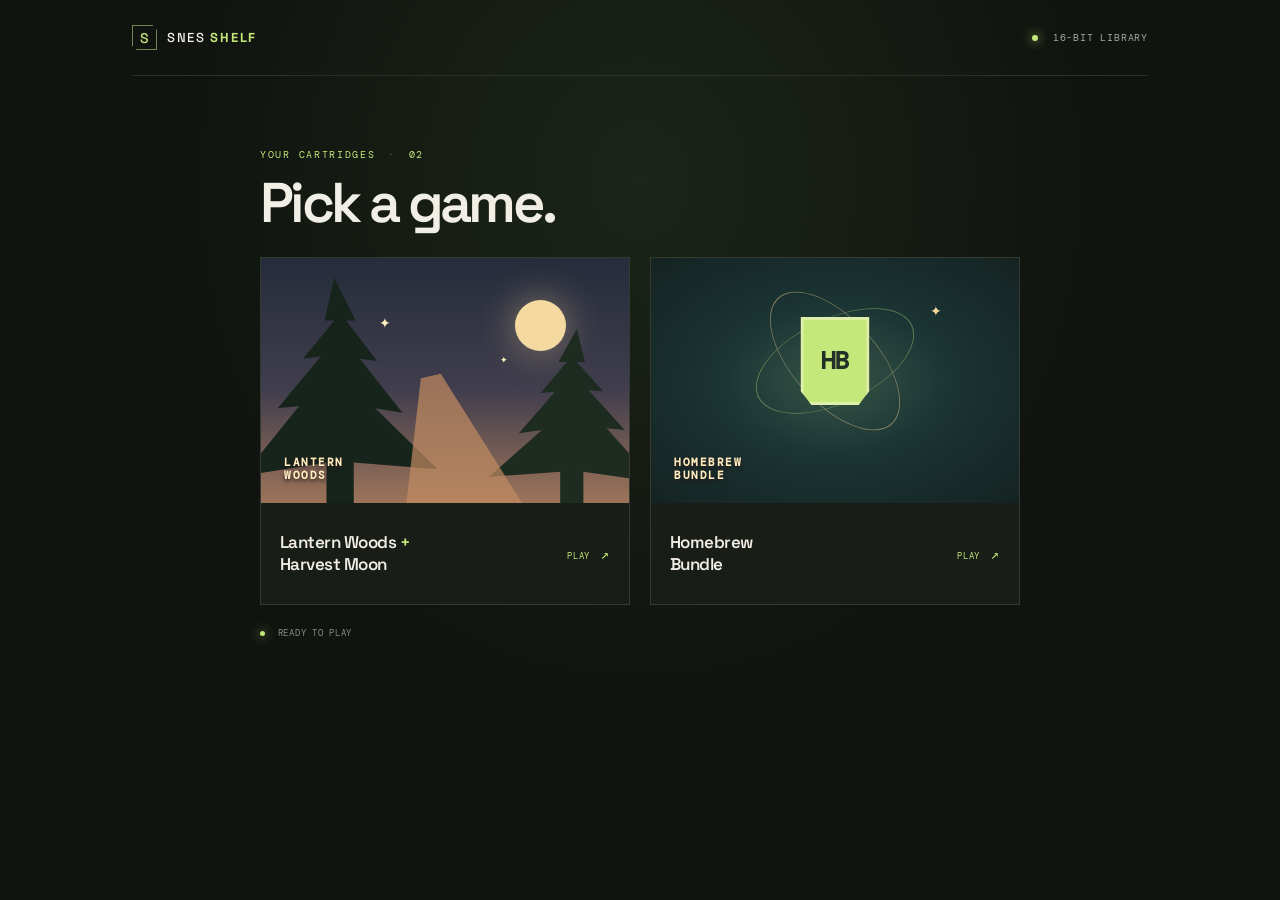
==== index.html @ bb890d3d "Add files via upload" ====
<!doctype html>
<html lang="en">
<head>
  <meta charset="utf-8">
  <meta name="viewport" content="width=device-width, initial-scale=1">
  <meta name="theme-color" content="#10130f">
  <title>SNES Shelf</title>
  <link rel="stylesheet" href="style.css">
  <script type="module" src="app.js"></script>
</head>
<body>
  <main class="app-shell">
    <header class="topbar">
      <a class="brand" href="#library" aria-label="SNES Shelf home"><span class="brand-mark">S</span><span>SNES <b>SHELF</b></span></a>
      <span class="system-label"><i></i> 16-BIT LIBRARY</span>
    </header>

    <section id="library" class="library-view">
      <div class="intro"><div class="eyebrow">YOUR CARTRIDGES <span>·</span> 02</div><h1>Pick a game.</h1></div>
      <div class="game-grid">
        <button class="game-card woods" data-rom="uploads/Lantern_Woods_plus_Harvest_Moon.sfc" data-title="Lantern Woods + Harvest Moon" aria-label="Play Lantern Woods plus Harvest Moon">
          <span class="card-art art-woods"><span class="moon"></span><span class="tree tree-a"></span><span class="tree tree-b"></span><span class="path"></span><span class="pixel-star star-a">✦</span><span class="pixel-star star-b">✦</span><span class="art-caption">LANTERN<br>WOODS</span></span>
          <span class="card-info"><span class="game-title">Lantern Woods <span class="plus">+</span><br>Harvest Moon</span><span class="launch">PLAY <span>↗</span></span></span>
        </button>
        <button class="game-card homebrew" data-rom="uploads/homebrew_bundle.sfc" data-title="Homebrew Bundle" aria-label="Play Homebrew Bundle">
          <span class="card-art art-homebrew"><span class="orbit orbit-one"></span><span class="orbit orbit-two"></span><span class="cart">HB</span><span class="art-caption">HOMEBREW<br>BUNDLE</span><span class="pixel-star hb-star">✦</span></span>
          <span class="card-info"><span class="game-title">Homebrew<br>Bundle</span><span class="launch">PLAY <span>↗</span></span></span>
        </button>
      </div>
      <div class="bottom-note"><span class="tiny-dot"></span> READY TO PLAY</div>
    </section>

    <section id="player" class="player-view" hidden>
      <div class="player-bar"><button id="back" class="back-button"><span>←</span> LIBRARY</button><span id="playing-title" class="playing-title"></span><button id="full" class="full-button" aria-label="Fullscreen">⛶</button></div>
      <div class="screen-frame"><div class="screen-glow"></div><div id="game-container"><div class="starting"><span class="loader"></span><span>WAKING THE CARTRIDGE…</span></div><iframe id="emulator" title="SNES game" allow="autoplay; fullscreen; gamepad"></iframe></div></div>
      <div class="player-foot"><span><kbd>CLICK</kbd> GAME TO FOCUS</span><span>SNES · EMULATORJS</span></div>
    </section>
  </main>
</body>
</html>
---- style.css ----
@import url('https://fonts.googleapis.com/css2?family=DM+Mono:wght@400;500&family=Space+Grotesk:wght@400;500;600;700&display=swap');
:root{color-scheme:dark;--bg:#10130f;--panel:#191d17;--ink:#f0eee5;--muted:#92968b;--lime:#c5e87a;--line:#2b3028;--mono:'DM Mono',monospace;--sans:'Space Grotesk',sans-serif}
*{box-sizing:border-box}body{margin:0;background:var(--bg);color:var(--ink);font-family:var(--sans);min-height:100vh;background-image:radial-gradient(ellipse at 50% 20%,#1c2519 0,transparent 52%)}button{font:inherit;color:inherit}.app-shell{max-width:1100px;min-height:100vh;margin:auto;padding:0 42px;display:flex;flex-direction:column}.topbar{height:76px;border-bottom:1px solid var(--line);display:flex;align-items:center;justify-content:space-between}.brand{display:flex;align-items:center;gap:10px;color:var(--ink);font-size:13px;font-weight:500;letter-spacing:.13em;text-decoration:none}.brand b{font-weight:700;color:var(--lime)}.brand-mark{width:25px;height:25px;border:1px solid #71874d;color:var(--lime);display:grid;place-items:center;font-size:14px;letter-spacing:0;clip-path:polygon(0 0,82% 0,100% 20%,100% 100%,18% 100%,0 82%)}.system-label,.bottom-note,.footer,.eyebrow,.launch,.player-foot,.back-button{font:10px var(--mono);letter-spacing:.08em}.system-label{color:#a5aa9f}.system-label i,.tiny-dot{display:inline-block;width:6px;height:6px;border-radius:50%;background:var(--lime);margin-right:8px;box-shadow:0 0 11px #b8e76d}.library-view{width:min(100%,760px);margin:0 auto;flex:1;padding:72px 0 46px}.intro{margin-bottom:26px}.eyebrow{color:var(--lime);font-size:10px;letter-spacing:.17em}.eyebrow span{color:#69705f;margin:0 5px}h1{font-size:clamp(36px,6vw,56px);letter-spacing:-.065em;line-height:1;margin:14px 0 0;font-weight:600}.game-grid{display:grid;grid-template-columns:repeat(2,minmax(0,1fr));gap:20px}.game-card{padding:0;text-align:left;background:var(--panel);border:1px solid #343a30;cursor:pointer;overflow:hidden;transition:transform .2s,border-color .2s,box-shadow .2s}.game-card:hover,.game-card:focus-visible{transform:translateY(-4px);border-color:#91ad5b;box-shadow:0 12px 40px #0005;outline:none}.card-art{height:245px;position:relative;display:block;overflow:hidden}.art-woods{background:linear-gradient(180deg,#252c3b 0%,#413e4d 54%,#9d7459 100%)}.moon{position:absolute;width:51px;height:51px;right:17%;top:17%;background:#f4d9a1;border-radius:50%;box-shadow:0 0 38px #f2d29d77}.tree{position:absolute;bottom:0;width:48%;height:85%;background:#17241c;clip-path:polygon(47% 0,58% 19%,53% 19%,69% 37%,60% 36%,82% 60%,68% 58%,100% 85%,57% 82%,57% 100%,43% 100%,43% 82%,0 88%,29% 57%,18% 58%,40% 35%,31% 36%,47% 19%,42% 19%)}.tree-a{left:-5%;height:92%;width:53%}.tree-b{right:-7%;height:71%;width:45%;transform:scaleX(-1);background:#1d2b20}.path{position:absolute;bottom:-42%;left:28%;height:95%;width:50%;transform:rotate(-13deg);background:#c28c62;clip-path:polygon(45% 0,56% 0,100% 100%,0 100%);opacity:.7}.art-caption{position:absolute;bottom:20px;left:23px;color:#ffebbd;font:700 11px/1.25 var(--mono);letter-spacing:.14em;text-shadow:0 2px 4px #271a18}.pixel-star{position:absolute;color:#fff0bd;font-size:14px}.star-a{left:32%;top:23%}.star-b{right:33%;top:39%;font-size:9px}.art-homebrew{background:radial-gradient(ellipse at center,#365547 0,#1b3434 44%,#142322 100%)}.orbit{position:absolute;width:170px;height:170px;border:1px solid #c5e87a66;border-radius:50%;left:50%;top:42%;transform:translate(-50%,-50%) rotate(-25deg) scaleY(.5)}.orbit-two{transform:translate(-50%,-50%) rotate(48deg) scaleY(.5);border-color:#ffda9b77}.cart{position:absolute;left:50%;top:42%;transform:translate(-50%,-50%);width:69px;height:88px;background:#c5e87a;color:#233027;display:grid;place-items:center;font:700 24px var(--mono);box-shadow:7px 8px 0 #14211e;border:3px solid #deefa9;clip-path:polygon(0 0,100% 0,100% 84%,84% 100%,16% 100%,0 84%)}.hb-star{right:21%;top:18%;color:#f6d79c}.card-info{min-height:101px;padding:18px 19px;display:flex;align-items:center;justify-content:space-between;background:#191d17}.game-title{font-size:17px;font-weight:600;line-height:1.25;letter-spacing:-.03em}.plus{color:var(--lime)}.launch{color:var(--lime);font-size:9px;white-space:nowrap}.launch span{font-size:14px;margin-left:5px}.bottom-note{margin-top:22px;color:#8a9084;font-size:9px}.tiny-dot{width:5px;height:5px;margin-right:7px}.footer{height:54px;border-top:1px solid var(--line);display:flex;justify-content:space-between;align-items:center;color:#73796e;font-size:9px}.footer b{color:#b4baab;font-weight:400}.player-view{width:min(100%,900px);margin:0 auto;padding:30px 0 26px;flex:1;display:flex;flex-direction:column}.player-bar{display:flex;align-items:center;justify-content:space-between;margin-bottom:14px}.back-button,.full-button{background:transparent;border:0;cursor:pointer;color:#b3b9aa}.back-button{padding:8px 0;font-size:10px}.back-button span{font-size:18px;vertical-align:-1px;margin-right:7px;color:var(--lime)}.playing-title{font-size:14px;font-weight:600;letter-spacing:-.02em}.full-button{font-size:24px;line-height:1;padding:4px 0 4px 12px}.screen-frame{position:relative;padding:12px;border:1px solid #394036;background:#080a08;box-shadow:0 20px 60px #0008}.screen-glow{position:absolute;inset:-1px;pointer-events:none;box-shadow:inset 0 0 45px #8aab4820;z-index:1}.screen-frame:before{content:"";display:block;position:absolute;inset:0;background:repeating-linear-gradient(0deg,#ffffff08 0,#ffffff08 1px,transparent 1px,transparent 4px);pointer-events:none;z-index:2;opacity:.14}#game-container{position:relative;aspect-ratio:4/3;max-height:calc(100vh - 220px);background:#050605;display:flex;align-items:center;justify-content:center;overflow:hidden}.starting{position:absolute;z-index:3;display:flex;align-items:center;gap:12px;color:#b0c679;font:10px var(--mono);letter-spacing:.1em;pointer-events:none}#emulator{position:absolute;inset:0;width:100%;height:100%;border:0;background:#050605}.loader{width:14px;height:14px;border:1px solid #697552;border-top-color:var(--lime);border-radius:50%;animation:spin .8s linear infinite}@keyframes spin{to{transform:rotate(360deg)}}.player-foot{display:flex;justify-content:space-between;color:#777e72;font-size:9px;padding:12px 2px 0}kbd{font:9px var(--mono);border:1px solid #41483a;color:#c5ceba;padding:2px 4px;margin-right:4px} [hidden]{display:none!important}
@media(max-width:620px){.app-shell{padding:0 20px}.topbar{height:62px}.library-view{padding:54px 0 35px}.game-grid{gap:12px}.card-art{height:clamp(150px,43vw,220px)}.card-info{padding:14px 12px;min-height:83px}.game-title{font-size:14px}.launch{font-size:8px}.art-caption{left:15px;bottom:14px;font-size:9px}.footer{font-size:8px}.footer span:last-child{display:none}.player-view{padding-top:18px}#game-container{aspect-ratio:4/3;max-height:none}.screen-frame{padding:6px}.player-foot{font-size:8px}}
@media(max-width:380px){.game-grid{grid-template-columns:1fr}.card-art{height:210px}.game-card{max-width:100%}.library-view{padding-top:38px}}
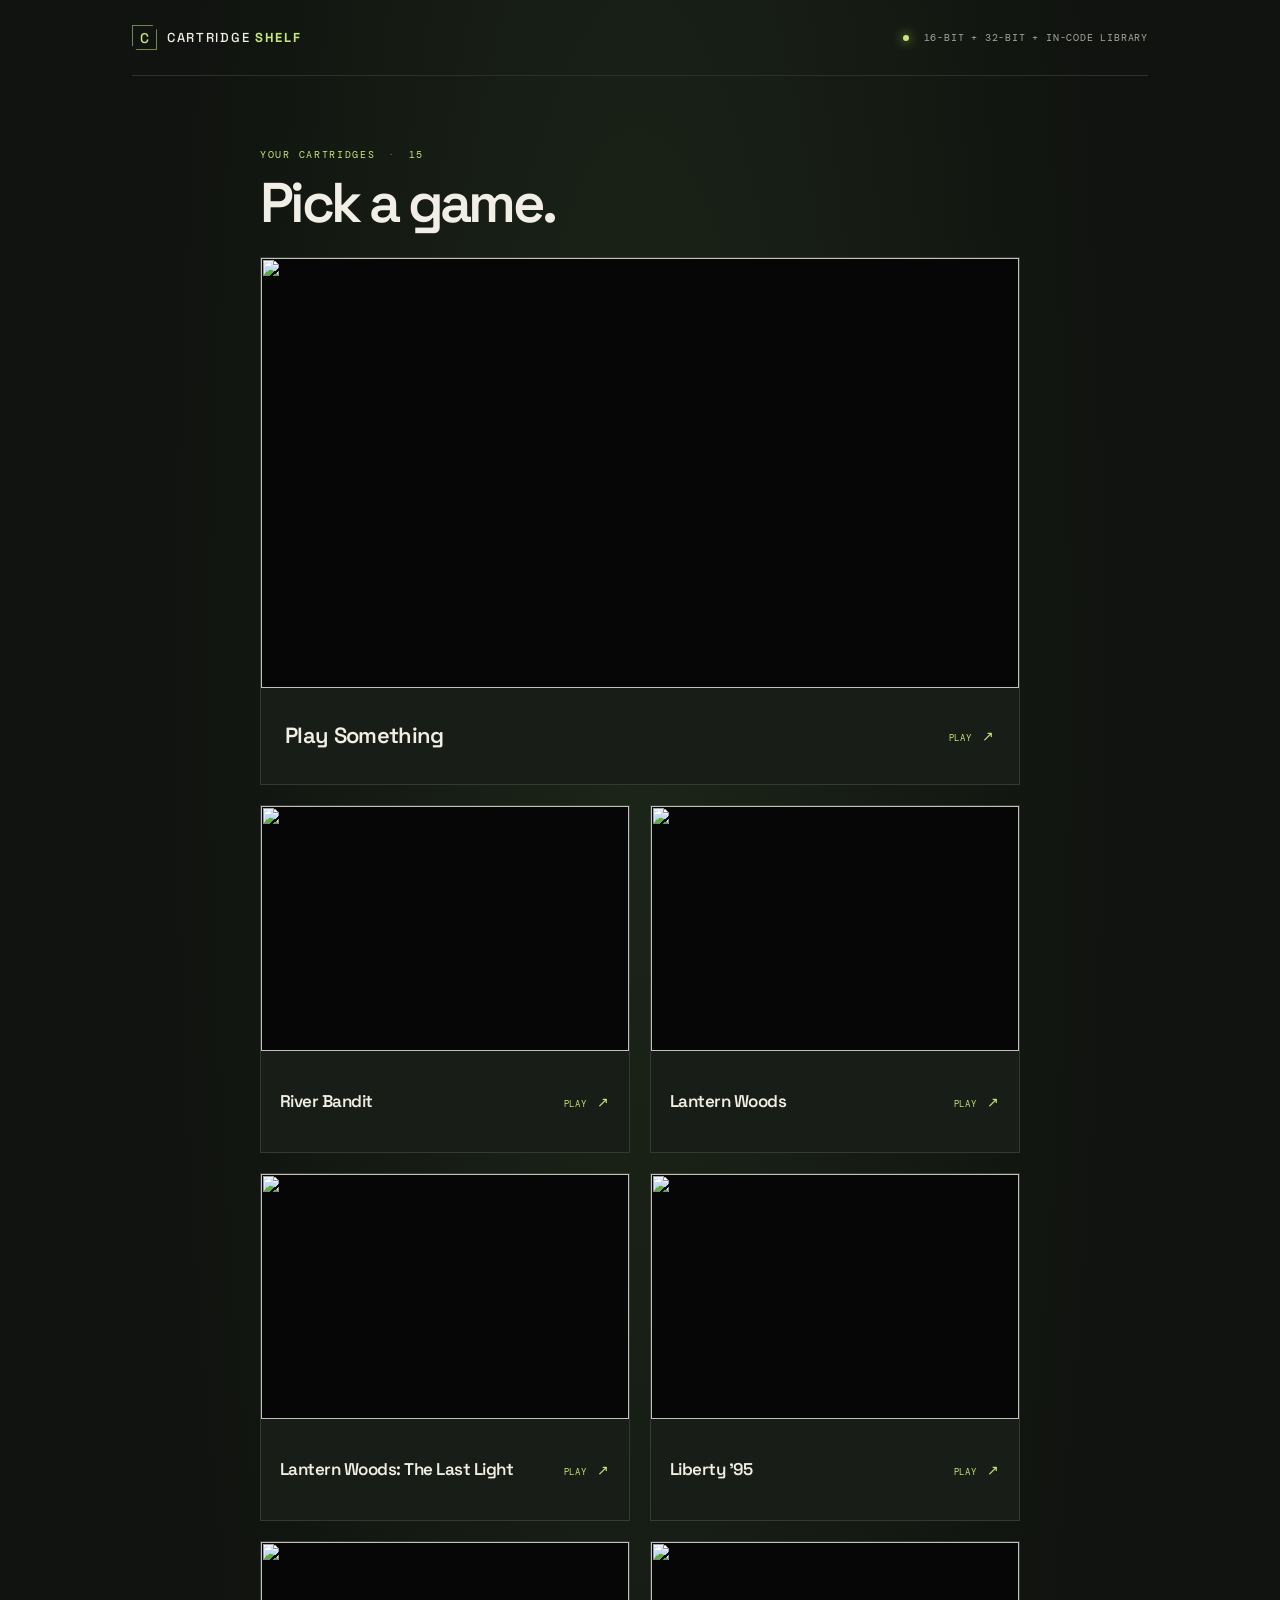
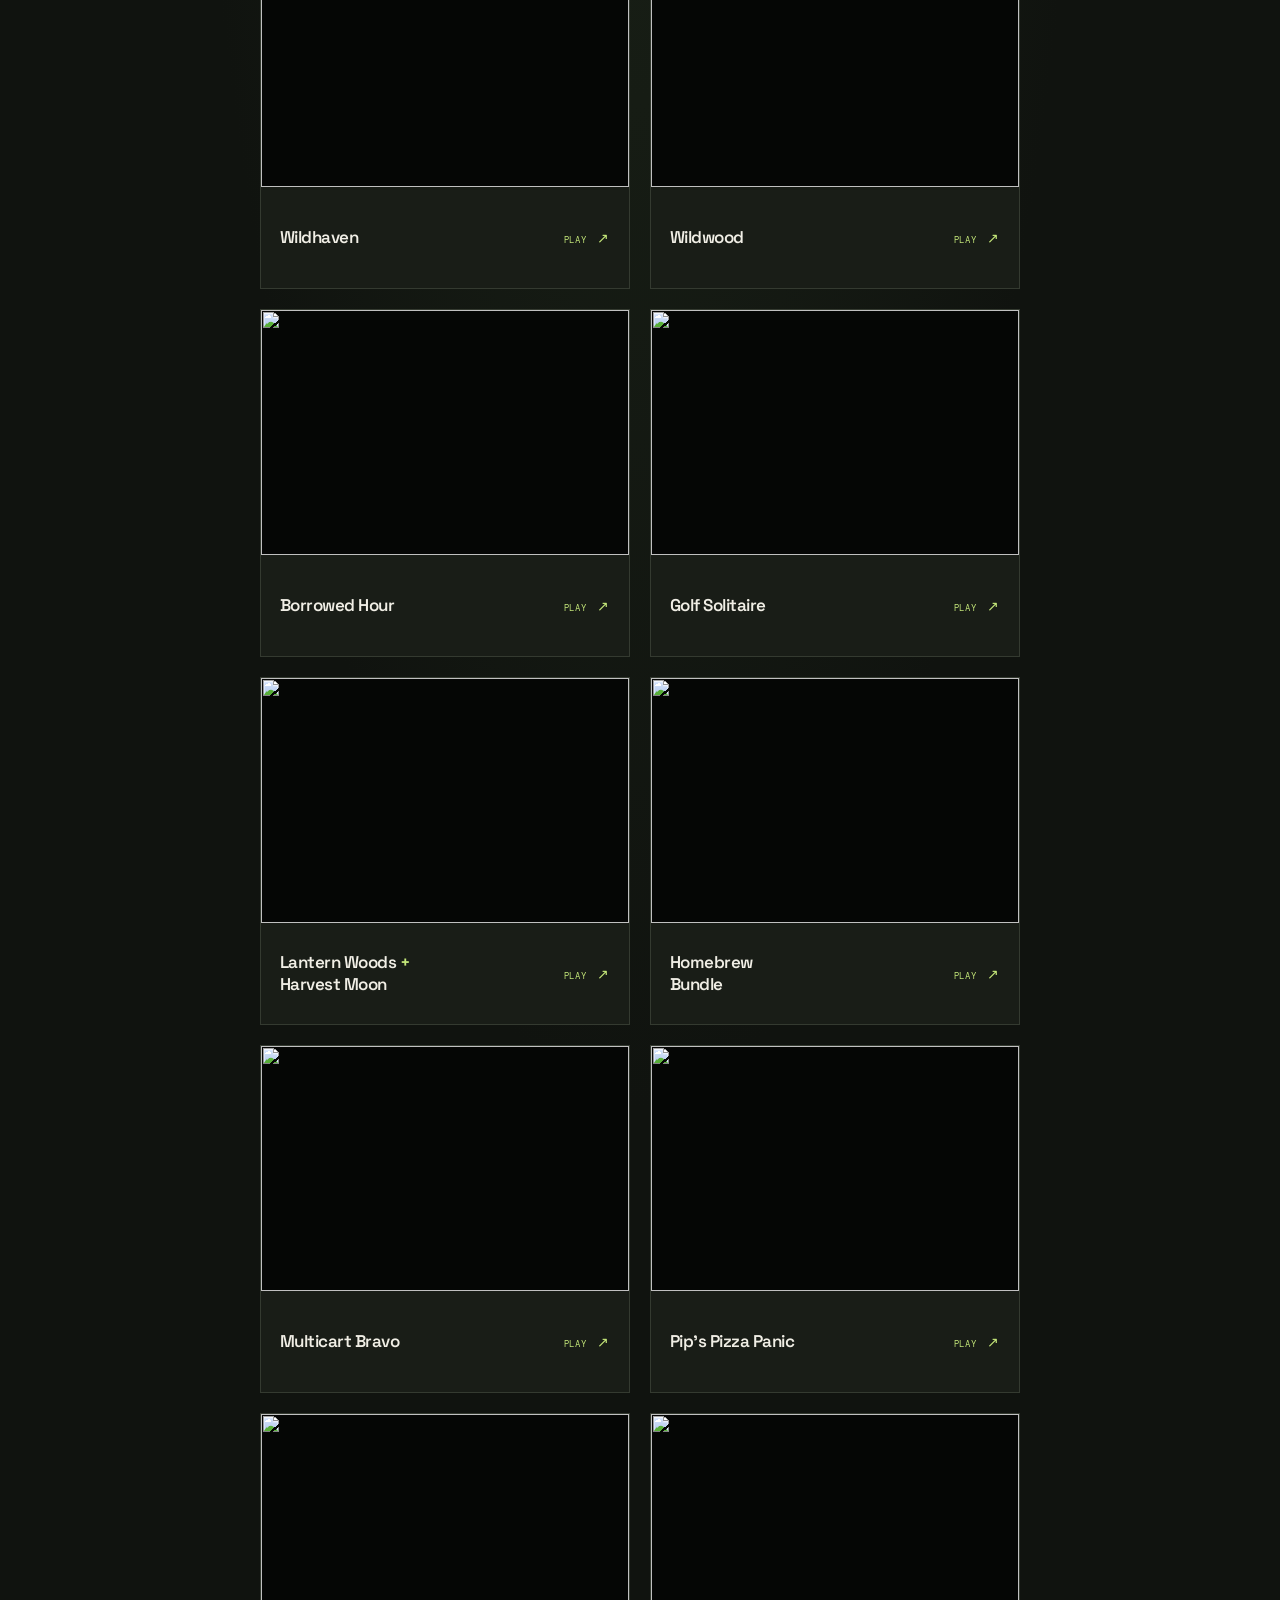
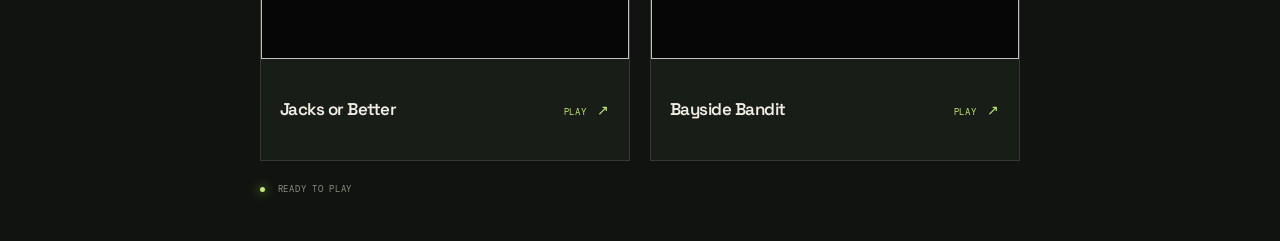
==== commit ed3e8101: "Add files via upload" ====
--- a/index.html
+++ b/index.html
@@ -2,29 +2,81 @@
 <html lang="en">
 <head>
   <meta charset="utf-8">
-  <meta name="viewport" content="width=device-width, initial-scale=1">
+  <meta name="viewport" content="width=device-width, initial-scale=1, viewport-fit=cover, maximum-scale=1, user-scalable=no">
   <meta name="theme-color" content="#10130f">
-  <title>SNES Shelf</title>
+  <title>Cartridge Shelf</title>
   <link rel="stylesheet" href="style.css">
   <script type="module" src="app.js"></script>
 </head>
 <body>
   <main class="app-shell">
     <header class="topbar">
-      <a class="brand" href="#library" aria-label="SNES Shelf home"><span class="brand-mark">S</span><span>SNES <b>SHELF</b></span></a>
-      <span class="system-label"><i></i> 16-BIT LIBRARY</span>
+      <a class="brand" href="#library" aria-label="Cartridge Shelf home"><span class="brand-mark">C</span><span>CARTRIDGE <b>SHELF</b></span></a>
+      <span class="system-label"><i></i> 16-BIT + 32-BIT + IN-CODE LIBRARY</span>
     </header>
 
     <section id="library" class="library-view">
-      <div class="intro"><div class="eyebrow">YOUR CARTRIDGES <span>·</span> 02</div><h1>Pick a game.</h1></div>
+      <div class="intro"><div class="eyebrow">YOUR CARTRIDGES <span>·</span> 15</div><h1>Pick a game.</h1></div>
       <div class="game-grid">
-        <button class="game-card woods" data-rom="uploads/Lantern_Woods_plus_Harvest_Moon.sfc" data-title="Lantern Woods + Harvest Moon" aria-label="Play Lantern Woods plus Harvest Moon">
-          <span class="card-art art-woods"><span class="moon"></span><span class="tree tree-a"></span><span class="tree tree-b"></span><span class="path"></span><span class="pixel-star star-a">✦</span><span class="pixel-star star-b">✦</span><span class="art-caption">LANTERN<br>WOODS</span></span>
+        <button class="game-card code-something featured" data-html="games/play-something/index.html" data-shot="shots/html_play-something.png" data-title="Play Something" aria-label="Play Play Something">
+          <span class="card-art snes-art"><img class="title-shot is-ready" src="shots/html_play-something.png" alt="" aria-hidden="true"><span class="snes-symbol">♣</span><span class="snes-shapes"></span><span class="code-tag">IN-CODE</span><span class="art-caption">PLAY<br>SOMETHING</span></span>
+          <span class="card-info"><span class="game-title">Play Something</span><span class="launch">PLAY <span>↗</span></span></span>
+        </button>
+        <button class="game-card code-river" data-html="games/river-bandit/index.html" data-shot="shots/html_river-bandit.png" data-title="River Bandit" aria-label="Play River Bandit">
+          <span class="card-art snes-art"><img class="title-shot is-ready" src="shots/html_river-bandit.png" alt="" aria-hidden="true"><span class="snes-symbol">R</span><span class="snes-shapes"></span><span class="code-tag">IN-CODE</span><span class="art-caption">RIVER<br>BANDIT</span></span>
+          <span class="card-info"><span class="game-title">River Bandit</span><span class="launch">PLAY <span>↗</span></span></span>
+        </button>
+        <button class="game-card code-lantern" data-html="games/lantern-woods/index.html" data-shot="shots/html_lantern-woods.png" data-title="Lantern Woods" aria-label="Play Lantern Woods">
+          <span class="card-art snes-art"><img class="title-shot is-ready" src="shots/html_lantern-woods.png" alt="" aria-hidden="true"><span class="snes-symbol">✦</span><span class="snes-shapes"></span><span class="code-tag">IN-CODE</span><span class="art-caption">LANTERN<br>WOODS</span></span>
+          <span class="card-info"><span class="game-title">Lantern Woods</span><span class="launch">PLAY <span>↗</span></span></span>
+        </button>
+        <button class="game-card code-lastlight" data-html="games/last-light/index.html" data-shot="shots/html_last-light.png" data-title="Lantern Woods: The Last Light" aria-label="Play Lantern Woods: The Last Light">
+          <span class="card-art snes-art"><img class="title-shot is-ready" src="shots/html_last-light.png" alt="" aria-hidden="true"><span class="snes-symbol">☾</span><span class="snes-shapes"></span><span class="code-tag">IN-CODE</span><span class="art-caption">THE LAST<br>LIGHT</span></span>
+          <span class="card-info"><span class="game-title">Lantern Woods: The Last Light</span><span class="launch">PLAY <span>↗</span></span></span>
+        </button>
+        <button class="game-card code-liberty" data-html="games/liberty-95/index.html" data-shot="shots/html_liberty-95.png" data-title="Liberty ’95" aria-label="Play Liberty ’95">
+          <span class="card-art snes-art"><img class="title-shot is-ready" src="shots/html_liberty-95.png" alt="" aria-hidden="true"><span class="snes-symbol">95</span><span class="snes-shapes"></span><span class="code-tag">IN-CODE</span><span class="art-caption">LIBERTY<br>’95</span></span>
+          <span class="card-info"><span class="game-title">Liberty ’95</span><span class="launch">PLAY <span>↗</span></span></span>
+        </button>
+        <button class="game-card gba-wildhaven" data-rom="uploads/Wildhaven_beta.gba" data-shot="shots/Wildhaven_beta.png" data-system="gba" data-title="Wildhaven" aria-label="Play Wildhaven">
+          <span class="card-art gba-art"><img src="shots/Wildhaven_beta.png" class="title-shot is-ready" alt="" aria-hidden="true"><span class="gba-sun"></span><span class="gba-hills"></span><span class="gba-emblem">W</span><span class="art-caption">WILDHAVEN</span></span>
+          <span class="card-info"><span class="game-title">Wildhaven</span><span class="launch">PLAY <span>↗</span></span></span>
+        </button>
+        <button class="game-card gba-wildwood" data-rom="uploads/Wildwood_beta.gba" data-shot="shots/Wildwood_beta.png" data-system="gba" data-title="Wildwood" aria-label="Play Wildwood">
+          <span class="card-art gba-art"><img src="shots/Wildwood_beta.png" class="title-shot is-ready" alt="" aria-hidden="true"><span class="gba-sun"></span><span class="gba-hills"></span><span class="gba-emblem">✦</span><span class="art-caption">WILDWOOD</span></span>
+          <span class="card-info"><span class="game-title">Wildwood</span><span class="launch">PLAY <span>↗</span></span></span>
+        </button>
+        <button class="game-card gba-hour" data-rom="uploads/GBA_BORROWED_HOUR.gba" data-shot="shots/GBA_BORROWED_HOUR.png" data-system="gba" data-title="Borrowed Hour" aria-label="Play Borrowed Hour">
+          <span class="card-art gba-art"><img src="shots/GBA_BORROWED_HOUR.png" class="title-shot is-ready" alt="" aria-hidden="true"><span class="gba-sun"></span><span class="gba-hills"></span><span class="gba-emblem">↻</span><span class="art-caption">BORROWED<br>HOUR</span></span>
+          <span class="card-info"><span class="game-title">Borrowed Hour</span><span class="launch">PLAY <span>↗</span></span></span>
+        </button>
+        <button class="game-card gba-golf" data-rom="uploads/GBA_golf_solitaire.gba" data-shot="shots/GBA_golf_solitaire.png" data-system="gba" data-title="Golf Solitaire" aria-label="Play Golf Solitaire">
+          <span class="card-art gba-art"><img src="shots/GBA_golf_solitaire.png" class="title-shot is-ready" alt="" aria-hidden="true"><span class="gba-sun"></span><span class="gba-hills"></span><span class="gba-emblem">♠</span><span class="art-caption">GOLF<br>SOLITAIRE</span></span>
+          <span class="card-info"><span class="game-title">Golf Solitaire</span><span class="launch">PLAY <span>↗</span></span></span>
+        </button>
+        <button class="game-card woods" data-rom="uploads/Lantern_Woods_plus_Harvest_Moon.sfc" data-shot="shots/Lantern_Woods_plus_Harvest_Moon.png" data-title="Lantern Woods + Harvest Moon" aria-label="Play Lantern Woods plus Harvest Moon">
+          <span class="card-art art-woods"><img src="shots/Lantern_Woods_plus_Harvest_Moon.png" class="title-shot is-ready" alt="" aria-hidden="true"><span class="moon"></span><span class="tree tree-a"></span><span class="tree tree-b"></span><span class="path"></span><span class="pixel-star star-a">✦</span><span class="pixel-star star-b">✦</span><span class="art-caption">LANTERN<br>WOODS</span></span>
           <span class="card-info"><span class="game-title">Lantern Woods <span class="plus">+</span><br>Harvest Moon</span><span class="launch">PLAY <span>↗</span></span></span>
         </button>
-        <button class="game-card homebrew" data-rom="uploads/homebrew_bundle.sfc" data-title="Homebrew Bundle" aria-label="Play Homebrew Bundle">
-          <span class="card-art art-homebrew"><span class="orbit orbit-one"></span><span class="orbit orbit-two"></span><span class="cart">HB</span><span class="art-caption">HOMEBREW<br>BUNDLE</span><span class="pixel-star hb-star">✦</span></span>
+        <button class="game-card homebrew" data-rom="uploads/homebrew_bundle.sfc" data-shot="shots/homebrew_bundle.png" data-title="Homebrew Bundle" aria-label="Play Homebrew Bundle">
+          <span class="card-art art-homebrew"><img src="shots/homebrew_bundle.png" class="title-shot is-ready" alt="" aria-hidden="true"><span class="orbit orbit-one"></span><span class="orbit orbit-two"></span><span class="cart">HB</span><span class="art-caption">HOMEBREW<br>BUNDLE</span><span class="pixel-star hb-star">✦</span></span>
           <span class="card-info"><span class="game-title">Homebrew<br>Bundle</span><span class="launch">PLAY <span>↗</span></span></span>
+        </button>
+        <button class="game-card snes-multicart" data-rom="uploads/SNES_multicart_bravo.sfc" data-shot="shots/SNES_multicart_bravo.png" data-title="Multicart Bravo" aria-label="Play Multicart Bravo">
+          <span class="card-art snes-art"><img src="shots/SNES_multicart_bravo.png" class="title-shot is-ready" alt="" aria-hidden="true"><span class="snes-symbol">∞</span><span class="snes-shapes"></span><span class="art-caption">MULTICART<br>BRAVO</span></span>
+          <span class="card-info"><span class="game-title">Multicart Bravo</span><span class="launch">PLAY <span>↗</span></span></span>
+        </button>
+        <button class="game-card snes-pizza" data-rom="uploads/SNES_Pip_s_Pizza_Panic.sfc" data-shot="shots/SNES_Pip_s_Pizza_Panic.png" data-title="Pip’s Pizza Panic" aria-label="Play Pip’s Pizza Panic">
+          <span class="card-art snes-art"><img src="shots/SNES_Pip_s_Pizza_Panic.png" class="title-shot is-ready" alt="" aria-hidden="true"><span class="snes-symbol">✹</span><span class="snes-shapes"></span><span class="art-caption">PIP’S PIZZA<br>PANIC</span></span>
+          <span class="card-info"><span class="game-title">Pip’s Pizza Panic</span><span class="launch">PLAY <span>↗</span></span></span>
+        </button>
+        <button class="game-card snes-jacks" data-rom="uploads/jacks_or_better.sfc" data-shot="shots/jacks_or_better.png" data-title="Jacks or Better" aria-label="Play Jacks or Better">
+          <span class="card-art snes-art"><img src="shots/jacks_or_better.png" class="title-shot is-ready" alt="" aria-hidden="true"><span class="snes-symbol">♠</span><span class="snes-shapes"></span><span class="art-caption">JACKS<br>OR BETTER</span></span>
+          <span class="card-info"><span class="game-title">Jacks or Better</span><span class="launch">PLAY <span>↗</span></span></span>
+        </button>
+        <button class="game-card snes-bandit" data-rom="uploads/BaysideBandit.sfc" data-shot="shots/BaysideBandit.png" data-title="Bayside Bandit" aria-label="Play Bayside Bandit">
+          <span class="card-art snes-art"><img src="shots/BaysideBandit.png" class="title-shot is-ready" alt="" aria-hidden="true"><span class="snes-symbol">B</span><span class="snes-shapes"></span><span class="art-caption">BAYSIDE<br>BANDIT</span></span>
+          <span class="card-info"><span class="game-title">Bayside Bandit</span><span class="launch">PLAY <span>↗</span></span></span>
         </button>
       </div>
       <div class="bottom-note"><span class="tiny-dot"></span> READY TO PLAY</div>
@@ -32,8 +84,27 @@
 
     <section id="player" class="player-view" hidden>
       <div class="player-bar"><button id="back" class="back-button"><span>←</span> LIBRARY</button><span id="playing-title" class="playing-title"></span><button id="full" class="full-button" aria-label="Fullscreen">⛶</button></div>
-      <div class="screen-frame"><div class="screen-glow"></div><div id="game-container"><div class="starting"><span class="loader"></span><span>WAKING THE CARTRIDGE…</span></div><iframe id="emulator" title="SNES game" allow="autoplay; fullscreen; gamepad"></iframe></div></div>
-      <div class="player-foot"><span><kbd>CLICK</kbd> GAME TO FOCUS</span><span>SNES · EMULATORJS</span></div>
+      <div class="screen-frame"><div class="screen-glow"></div><div id="game-container"><div class="starting"><span class="loader"></span><span>WAKING THE CARTRIDGE…</span></div><iframe id="emulator" title="Game emulator" allow="autoplay; fullscreen; gamepad"></iframe></div></div>
+      <section class="controller" aria-label="Game controller">
+        <div class="shoulders"><button class="shoulder" data-key="q" aria-label="L shoulder"><span>L</span></button><button class="shoulder" data-key="w" aria-label="R shoulder"><span>R</span></button></div>
+        <div class="controller-face">
+          <div class="dpad" aria-label="Directional pad">
+            <button class="dpad-key up" data-key="ArrowUp" aria-label="Up">▲</button>
+            <button class="dpad-key left" data-key="ArrowLeft" aria-label="Left">◀</button>
+            <button class="dpad-key right" data-key="ArrowRight" aria-label="Right">▶</button>
+            <button class="dpad-key down" data-key="ArrowDown" aria-label="Down">▼</button>
+            <span class="dpad-center"></span>
+          </div>
+          <div class="center-controls"><div class="system-buttons"><button data-key="Shift" aria-label="Select">SELECT</button><button data-key="Enter" aria-label="Start">START</button></div><span class="controller-wordmark">SUPER NINTENDO</span></div>
+          <div class="face-buttons" aria-label="Action buttons">
+            <button class="face-button button-x" data-key="s" aria-label="X">X</button>
+            <button class="face-button button-y" data-key="a" aria-label="Y">Y</button>
+            <button class="face-button button-a" data-key="x" aria-label="A">A</button>
+            <button class="face-button button-b" data-key="z" aria-label="B">B</button>
+          </div>
+        </div>
+      </section>
+      <div class="player-foot"><span><kbd>TOUCH</kbd> HOLD TO PLAY</span><span id="system-type">SNES · EMULATORJS</span></div>
     </section>
   </main>
 </body>
--- a/style.css
+++ b/style.css
@@ -1,5 +1,91 @@
 @import url('https://fonts.googleapis.com/css2?family=DM+Mono:wght@400;500&family=Space+Grotesk:wght@400;500;600;700&display=swap');
 :root{color-scheme:dark;--bg:#10130f;--panel:#191d17;--ink:#f0eee5;--muted:#92968b;--lime:#c5e87a;--line:#2b3028;--mono:'DM Mono',monospace;--sans:'Space Grotesk',sans-serif}
-*{box-sizing:border-box}body{margin:0;background:var(--bg);color:var(--ink);font-family:var(--sans);min-height:100vh;background-image:radial-gradient(ellipse at 50% 20%,#1c2519 0,transparent 52%)}button{font:inherit;color:inherit}.app-shell{max-width:1100px;min-height:100vh;margin:auto;padding:0 42px;display:flex;flex-direction:column}.topbar{height:76px;border-bottom:1px solid var(--line);display:flex;align-items:center;justify-content:space-between}.brand{display:flex;align-items:center;gap:10px;color:var(--ink);font-size:13px;font-weight:500;letter-spacing:.13em;text-decoration:none}.brand b{font-weight:700;color:var(--lime)}.brand-mark{width:25px;height:25px;border:1px solid #71874d;color:var(--lime);display:grid;place-items:center;font-size:14px;letter-spacing:0;clip-path:polygon(0 0,82% 0,100% 20%,100% 100%,18% 100%,0 82%)}.system-label,.bottom-note,.footer,.eyebrow,.launch,.player-foot,.back-button{font:10px var(--mono);letter-spacing:.08em}.system-label{color:#a5aa9f}.system-label i,.tiny-dot{display:inline-block;width:6px;height:6px;border-radius:50%;background:var(--lime);margin-right:8px;box-shadow:0 0 11px #b8e76d}.library-view{width:min(100%,760px);margin:0 auto;flex:1;padding:72px 0 46px}.intro{margin-bottom:26px}.eyebrow{color:var(--lime);font-size:10px;letter-spacing:.17em}.eyebrow span{color:#69705f;margin:0 5px}h1{font-size:clamp(36px,6vw,56px);letter-spacing:-.065em;line-height:1;margin:14px 0 0;font-weight:600}.game-grid{display:grid;grid-template-columns:repeat(2,minmax(0,1fr));gap:20px}.game-card{padding:0;text-align:left;background:var(--panel);border:1px solid #343a30;cursor:pointer;overflow:hidden;transition:transform .2s,border-color .2s,box-shadow .2s}.game-card:hover,.game-card:focus-visible{transform:translateY(-4px);border-color:#91ad5b;box-shadow:0 12px 40px #0005;outline:none}.card-art{height:245px;position:relative;display:block;overflow:hidden}.art-woods{background:linear-gradient(180deg,#252c3b 0%,#413e4d 54%,#9d7459 100%)}.moon{position:absolute;width:51px;height:51px;right:17%;top:17%;background:#f4d9a1;border-radius:50%;box-shadow:0 0 38px #f2d29d77}.tree{position:absolute;bottom:0;width:48%;height:85%;background:#17241c;clip-path:polygon(47% 0,58% 19%,53% 19%,69% 37%,60% 36%,82% 60%,68% 58%,100% 85%,57% 82%,57% 100%,43% 100%,43% 82%,0 88%,29% 57%,18% 58%,40% 35%,31% 36%,47% 19%,42% 19%)}.tree-a{left:-5%;height:92%;width:53%}.tree-b{right:-7%;height:71%;width:45%;transform:scaleX(-1);background:#1d2b20}.path{position:absolute;bottom:-42%;left:28%;height:95%;width:50%;transform:rotate(-13deg);background:#c28c62;clip-path:polygon(45% 0,56% 0,100% 100%,0 100%);opacity:.7}.art-caption{position:absolute;bottom:20px;left:23px;color:#ffebbd;font:700 11px/1.25 var(--mono);letter-spacing:.14em;text-shadow:0 2px 4px #271a18}.pixel-star{position:absolute;color:#fff0bd;font-size:14px}.star-a{left:32%;top:23%}.star-b{right:33%;top:39%;font-size:9px}.art-homebrew{background:radial-gradient(ellipse at center,#365547 0,#1b3434 44%,#142322 100%)}.orbit{position:absolute;width:170px;height:170px;border:1px solid #c5e87a66;border-radius:50%;left:50%;top:42%;transform:translate(-50%,-50%) rotate(-25deg) scaleY(.5)}.orbit-two{transform:translate(-50%,-50%) rotate(48deg) scaleY(.5);border-color:#ffda9b77}.cart{position:absolute;left:50%;top:42%;transform:translate(-50%,-50%);width:69px;height:88px;background:#c5e87a;color:#233027;display:grid;place-items:center;font:700 24px var(--mono);box-shadow:7px 8px 0 #14211e;border:3px solid #deefa9;clip-path:polygon(0 0,100% 0,100% 84%,84% 100%,16% 100%,0 84%)}.hb-star{right:21%;top:18%;color:#f6d79c}.card-info{min-height:101px;padding:18px 19px;display:flex;align-items:center;justify-content:space-between;background:#191d17}.game-title{font-size:17px;font-weight:600;line-height:1.25;letter-spacing:-.03em}.plus{color:var(--lime)}.launch{color:var(--lime);font-size:9px;white-space:nowrap}.launch span{font-size:14px;margin-left:5px}.bottom-note{margin-top:22px;color:#8a9084;font-size:9px}.tiny-dot{width:5px;height:5px;margin-right:7px}.footer{height:54px;border-top:1px solid var(--line);display:flex;justify-content:space-between;align-items:center;color:#73796e;font-size:9px}.footer b{color:#b4baab;font-weight:400}.player-view{width:min(100%,900px);margin:0 auto;padding:30px 0 26px;flex:1;display:flex;flex-direction:column}.player-bar{display:flex;align-items:center;justify-content:space-between;margin-bottom:14px}.back-button,.full-button{background:transparent;border:0;cursor:pointer;color:#b3b9aa}.back-button{padding:8px 0;font-size:10px}.back-button span{font-size:18px;vertical-align:-1px;margin-right:7px;color:var(--lime)}.playing-title{font-size:14px;font-weight:600;letter-spacing:-.02em}.full-button{font-size:24px;line-height:1;padding:4px 0 4px 12px}.screen-frame{position:relative;padding:12px;border:1px solid #394036;background:#080a08;box-shadow:0 20px 60px #0008}.screen-glow{position:absolute;inset:-1px;pointer-events:none;box-shadow:inset 0 0 45px #8aab4820;z-index:1}.screen-frame:before{content:"";display:block;position:absolute;inset:0;background:repeating-linear-gradient(0deg,#ffffff08 0,#ffffff08 1px,transparent 1px,transparent 4px);pointer-events:none;z-index:2;opacity:.14}#game-container{position:relative;aspect-ratio:4/3;max-height:calc(100vh - 220px);background:#050605;display:flex;align-items:center;justify-content:center;overflow:hidden}.starting{position:absolute;z-index:3;display:flex;align-items:center;gap:12px;color:#b0c679;font:10px var(--mono);letter-spacing:.1em;pointer-events:none}#emulator{position:absolute;inset:0;width:100%;height:100%;border:0;background:#050605}.loader{width:14px;height:14px;border:1px solid #697552;border-top-color:var(--lime);border-radius:50%;animation:spin .8s linear infinite}@keyframes spin{to{transform:rotate(360deg)}}.player-foot{display:flex;justify-content:space-between;color:#777e72;font-size:9px;padding:12px 2px 0}kbd{font:9px var(--mono);border:1px solid #41483a;color:#c5ceba;padding:2px 4px;margin-right:4px} [hidden]{display:none!important}
-@media(max-width:620px){.app-shell{padding:0 20px}.topbar{height:62px}.library-view{padding:54px 0 35px}.game-grid{gap:12px}.card-art{height:clamp(150px,43vw,220px)}.card-info{padding:14px 12px;min-height:83px}.game-title{font-size:14px}.launch{font-size:8px}.art-caption{left:15px;bottom:14px;font-size:9px}.footer{font-size:8px}.footer span:last-child{display:none}.player-view{padding-top:18px}#game-container{aspect-ratio:4/3;max-height:none}.screen-frame{padding:6px}.player-foot{font-size:8px}}
-@media(max-width:380px){.game-grid{grid-template-columns:1fr}.card-art{height:210px}.game-card{max-width:100%}.library-view{padding-top:38px}}
+*{box-sizing:border-box}body{margin:0;background:var(--bg);color:var(--ink);font-family:var(--sans);min-height:100vh;min-height:100svh;background-image:radial-gradient(ellipse at 50% 20%,#1c2519 0,transparent 52%)}button{font:inherit;color:inherit}.app-shell{max-width:1100px;min-height:100vh;margin:auto;padding:0 42px;display:flex;flex-direction:column}.topbar{height:76px;border-bottom:1px solid var(--line);display:flex;align-items:center;justify-content:space-between}.brand{display:flex;align-items:center;gap:10px;color:var(--ink);font-size:13px;font-weight:500;letter-spacing:.13em;text-decoration:none}.brand b{font-weight:700;color:var(--lime)}.brand-mark{width:25px;height:25px;border:1px solid #71874d;color:var(--lime);display:grid;place-items:center;font-size:14px;letter-spacing:0;clip-path:polygon(0 0,82% 0,100% 20%,100% 100%,18% 100%,0 82%)}.system-label,.bottom-note,.footer,.eyebrow,.launch,.player-foot,.back-button{font:10px var(--mono);letter-spacing:.08em}.system-label{color:#a5aa9f}.system-label i,.tiny-dot{display:inline-block;width:6px;height:6px;border-radius:50%;background:var(--lime);margin-right:8px;box-shadow:0 0 11px #b8e76d}.library-view{width:min(100%,760px);margin:0 auto;flex:1;padding:72px 0 46px}.intro{margin-bottom:26px}.eyebrow{color:var(--lime);font-size:10px;letter-spacing:.17em}.eyebrow span{color:#69705f;margin:0 5px}h1{font-size:clamp(36px,6vw,56px);letter-spacing:-.065em;line-height:1;margin:14px 0 0;font-weight:600}.game-grid{display:grid;grid-template-columns:repeat(2,minmax(0,1fr));gap:20px}.game-card{padding:0;text-align:left;background:var(--panel);border:1px solid #343a30;cursor:pointer;overflow:hidden;transition:transform .2s,border-color .2s,box-shadow .2s}.game-card:hover,.game-card:focus-visible{transform:translateY(-4px);border-color:#91ad5b;box-shadow:0 12px 40px #0005;outline:none}.card-art{height:245px;position:relative;display:block;overflow:hidden}.art-woods{background:linear-gradient(180deg,#252c3b 0%,#413e4d 54%,#9d7459 100%)}.moon{position:absolute;width:51px;height:51px;right:17%;top:17%;background:#f4d9a1;border-radius:50%;box-shadow:0 0 38px #f2d29d77}.tree{position:absolute;bottom:0;width:48%;height:85%;background:#17241c;clip-path:polygon(47% 0,58% 19%,53% 19%,69% 37%,60% 36%,82% 60%,68% 58%,100% 85%,57% 82%,57% 100%,43% 100%,43% 82%,0 88%,29% 57%,18% 58%,40% 35%,31% 36%,47% 19%,42% 19%)}.tree-a{left:-5%;height:92%;width:53%}.tree-b{right:-7%;height:71%;width:45%;transform:scaleX(-1);background:#1d2b20}.path{position:absolute;bottom:-42%;left:28%;height:95%;width:50%;transform:rotate(-13deg);background:#c28c62;clip-path:polygon(45% 0,56% 0,100% 100%,0 100%);opacity:.7}.art-caption{position:absolute;bottom:20px;left:23px;color:#ffebbd;font:700 11px/1.25 var(--mono);letter-spacing:.14em;text-shadow:0 2px 4px #271a18}.pixel-star{position:absolute;color:#fff0bd;font-size:14px}.star-a{left:32%;top:23%}.star-b{right:33%;top:39%;font-size:9px}.art-homebrew{background:radial-gradient(ellipse at center,#365547 0,#1b3434 44%,#142322 100%)}.orbit{position:absolute;width:170px;height:170px;border:1px solid #c5e87a66;border-radius:50%;left:50%;top:42%;transform:translate(-50%,-50%) rotate(-25deg) scaleY(.5)}.orbit-two{transform:translate(-50%,-50%) rotate(48deg) scaleY(.5);border-color:#ffda9b77}.cart{position:absolute;left:50%;top:42%;transform:translate(-50%,-50%);width:69px;height:88px;background:#c5e87a;color:#233027;display:grid;place-items:center;font:700 24px var(--mono);box-shadow:7px 8px 0 #14211e;border:3px solid #deefa9;clip-path:polygon(0 0,100% 0,100% 84%,84% 100%,16% 100%,0 84%)}.hb-star{right:21%;top:18%;color:#f6d79c}.card-info{min-height:101px;padding:18px 19px;display:flex;align-items:center;justify-content:space-between;background:#191d17}.game-title{font-size:17px;font-weight:600;line-height:1.25;letter-spacing:-.03em}.plus{color:var(--lime)}.launch{color:var(--lime);font-size:9px;white-space:nowrap}.launch span{font-size:14px;margin-left:5px}.bottom-note{margin-top:22px;color:#8a9084;font-size:9px}.tiny-dot{width:5px;height:5px;margin-right:7px}.footer{height:54px;border-top:1px solid var(--line);display:flex;justify-content:space-between;align-items:center;color:#73796e;font-size:9px}.footer b{color:#b4baab;font-weight:400}.player-view{width:min(100%,900px);margin:0 auto;padding:30px 0 26px;flex:1;display:flex;flex-direction:column}.player-bar{display:flex;align-items:center;justify-content:space-between;margin-bottom:14px}.back-button,.full-button{background:transparent;border:0;cursor:pointer;color:#b3b9aa}.back-button{padding:8px 0;font-size:10px}.back-button span{font-size:18px;vertical-align:-1px;margin-right:7px;color:var(--lime)}.playing-title{font-size:14px;font-weight:600;letter-spacing:-.02em}.full-button{font-size:24px;line-height:1;padding:4px 0 4px 12px}.screen-frame{position:relative;padding:12px;border:1px solid #394036;background:#080a08;box-shadow:0 20px 60px #0008}.screen-glow{position:absolute;inset:-1px;pointer-events:none;box-shadow:inset 0 0 45px #8aab4820;z-index:1}.screen-frame:before{content:"";display:block;position:absolute;inset:0;background:repeating-linear-gradient(0deg,#ffffff08 0,#ffffff08 1px,transparent 1px,transparent 4px);pointer-events:none;z-index:2;opacity:.14}#game-container{position:relative;aspect-ratio:4/3;max-height:calc(100vh - 220px);background:#050605;display:flex;align-items:center;justify-content:center;overflow:hidden}.starting{position:absolute;z-index:3;display:flex;align-items:center;gap:12px;color:#b0c679;font:10px var(--mono);letter-spacing:.1em;pointer-events:none}#emulator{position:absolute;inset:0;width:100%;height:100%;border:0;background:#050605}.loader{width:14px;height:14px;border:1px solid #697552;border-top-color:var(--lime);border-radius:50%;animation:spin .8s linear infinite}@keyframes spin{to{transform:rotate(360deg)}}.player-foot{display:flex;justify-content:space-between;color:#777e72;font-size:9px;padding:12px 2px 0}kbd{font:9px var(--mono);border:1px solid #41483a;color:#c5ceba;padding:2px 4px;margin-right:4px}[hidden]{display:none!important}
+/* Touch-first handheld layout */
+@media(max-width:620px){
+  body{overscroll-behavior-y:contain}.app-shell{padding:0 max(17px,env(safe-area-inset-left)) 0 max(17px,env(safe-area-inset-right))}.topbar{height:calc(56px + env(safe-area-inset-top));padding-top:env(safe-area-inset-top)}.library-view{padding:42px 0 35px}.game-grid{gap:12px}.card-art{height:clamp(150px,43vw,220px)}.card-info{padding:14px 12px;min-height:83px}.game-title{font-size:14px}.launch{font-size:8px}.art-caption{left:15px;bottom:14px;font-size:9px}.footer{font-size:8px}.footer span:last-child{display:none}.player-view{padding:12px 0 calc(16px + env(safe-area-inset-bottom));width:100%;justify-content:flex-start}.player-bar{margin-bottom:10px;min-height:32px}.playing-title{max-width:58%;overflow:hidden;text-overflow:ellipsis;white-space:nowrap;font-size:13px}#game-container{aspect-ratio:4/3;max-height:none}.screen-frame{padding:5px;border-radius:4px}.player-foot{font-size:8px;padding:10px 2px 0}.controller{position:relative;width:min(100%,510px);margin:31px auto 0;padding:30px 18px 19px;border-radius:30px 30px 42px 42px;background:linear-gradient(155deg,#d8d5ca 0%,#b9b7ad 52%,#a7a69e 100%);border:1px solid #e5e1d5;box-shadow:0 12px 25px #0008,inset 0 2px 4px #fff9,inset 0 -5px 10px #77766b55;touch-action:none;-webkit-user-select:none;user-select:none}.controller:before{content:"";position:absolute;inset:6px 12px auto;height:1px;background:#ffffff8c;border-radius:50%}.shoulders{position:absolute;left:19px;right:19px;top:-12px;display:flex;justify-content:space-between;pointer-events:none}.shoulder{pointer-events:auto;width:82px;height:25px;border:1px solid #8c8b83;border-radius:8px 8px 5px 5px;background:linear-gradient(#c7c4b9,#99988f);color:#626159;font:700 11px var(--mono);box-shadow:0 3px 2px #0005,inset 0 1px #fff;transform:rotate(-7deg);touch-action:none}.shoulder:last-child{transform:rotate(7deg)}.shoulder.pressed{transform:translateY(2px) rotate(-7deg);box-shadow:0 1px 1px #0005}.shoulder:last-child.pressed{transform:translateY(2px) rotate(7deg)}.controller-face{display:grid;grid-template-columns:1fr 1.12fr 1fr;align-items:center;gap:6px;min-height:116px}.dpad{position:relative;width:112px;height:112px;margin:auto;filter:drop-shadow(0 3px 2px #77776f55);touch-action:none}.dpad-key{position:absolute;z-index:1;width:35px;height:38px;padding:0;border:0;background:linear-gradient(135deg,#55565a,#34353a);color:#bdbdc0;text-shadow:0 1px 2px #000;font-size:17px;line-height:1;touch-action:none;-webkit-tap-highlight-color:transparent}.dpad-key.up{left:38px;top:0;border-radius:5px 5px 0 0}.dpad-key.down{left:38px;bottom:0;border-radius:0 0 5px 5px}.dpad-key.left{left:0;top:38px;border-radius:5px 0 0 5px}.dpad-key.right{right:0;top:38px;border-radius:0 5px 5px 0}.dpad-center{position:absolute;z-index:2;pointer-events:none;left:38px;top:38px;width:36px;height:36px;background:linear-gradient(140deg,#45464a,#333439)}.dpad-key.pressed{background:linear-gradient(135deg,#77787c,#515257);color:#fff}.center-controls{display:flex;flex-direction:column;align-items:center;justify-content:center;gap:15px}.system-buttons{display:flex;gap:12px;transform:rotate(-22deg)}.system-buttons button{width:48px;height:14px;padding:0;border:1px solid #77766f;border-radius:9px;background:linear-gradient(#88877e,#6d6c65);color:#e0dfd3;font:6px var(--mono);letter-spacing:.04em;box-shadow:0 2px 2px #0004,inset 0 1px #ffffff66;touch-action:none}.system-buttons button.pressed{transform:translateY(2px);box-shadow:0 0 1px #000}.controller-wordmark{font:700 7px var(--mono);color:#74736b;letter-spacing:.08em;white-space:nowrap}.face-buttons{position:relative;width:112px;height:112px;margin:auto;transform:rotate(-22deg);border-radius:50%;background:#aaa89f66;box-shadow:inset 0 1px 3px #7775;touch-action:none}.face-button{position:absolute;width:42px;height:42px;border:1px solid #862449;border-radius:50%;background:linear-gradient(145deg,#ed5d81,#b82153 75%);color:#ffe4eb;font:700 15px var(--sans);text-shadow:0 1px #8b1741;box-shadow:0 4px 0 #861d43,0 5px 6px #5556,inset 0 2px 3px #ffffff70;touch-action:none;-webkit-tap-highlight-color:transparent}.face-button.pressed{transform:translateY(3px);box-shadow:0 1px 0 #861d43,0 2px 3px #5556,inset 0 2px 3px #ffffff70}.button-x{left:35px;top:0}.button-y{left:0;top:35px}.button-a{right:0;top:35px}.button-b{left:35px;bottom:0}.player-foot{justify-content:center;gap:18px}.player-foot span:last-child{opacity:.7}
+}
+@media(max-width:380px){.game-grid{grid-template-columns:1fr}.card-art{height:210px}.game-card{max-width:100%}.library-view{padding-top:38px}.controller{padding:29px 10px 17px}.controller-face{grid-template-columns:1fr 1fr 1fr;gap:0}.dpad,.face-buttons{transform:scale(.88)}.face-buttons{transform:scale(.88) rotate(-22deg)}.system-buttons{gap:7px}.system-buttons button{width:42px}}
+@media(min-width:621px){.controller{position:relative;width:min(100%,620px);margin:32px auto 0;padding:34px 30px 22px;border:1px solid #d4d0c2;border-radius:35px 35px 52px 52px;background:linear-gradient(150deg,#d8d5ca,#aaa99f);box-shadow:0 16px 36px #0008,inset 0 2px 4px #fff9,inset 0 -6px 12px #77766b66;color:#4d4d47}.controller:before{content:"";position:absolute;inset:7px 16px auto;height:1px;background:#fff9}.shoulders{position:absolute;left:28px;right:28px;top:-12px;display:flex;justify-content:space-between}.shoulder{width:90px;height:26px;border:1px solid #8c8b83;border-radius:8px;background:linear-gradient(#c7c4b9,#99988f);color:#626159;font:700 11px var(--mono);box-shadow:0 3px 2px #0005,inset 0 1px #fff;touch-action:none}.controller-face{display:grid;grid-template-columns:1fr 1.2fr 1fr;align-items:center;min-height:132px;gap:10px}.dpad,.face-buttons{position:relative;width:122px;height:122px;margin:auto;touch-action:none}.dpad-key{position:absolute;width:38px;height:41px;padding:0;border:0;background:linear-gradient(135deg,#55565a,#34353a);color:#bdbdc0;font-size:18px;text-shadow:0 1px 2px #000;touch-action:none}.dpad-key.up{left:42px;top:0;border-radius:5px 5px 0 0}.dpad-key.down{left:42px;bottom:0;border-radius:0 0 5px 5px}.dpad-key.left{left:0;top:41px;border-radius:5px 0 0 5px}.dpad-key.right{right:0;top:41px;border-radius:0 5px 5px 0}.dpad-center{position:absolute;left:42px;top:41px;width:38px;height:40px;background:#393a3e;pointer-events:none}.center-controls{display:flex;flex-direction:column;align-items:center;gap:17px}.system-buttons{display:flex;gap:14px;transform:rotate(-22deg)}.system-buttons button{width:58px;height:16px;border:1px solid #77766f;border-radius:9px;background:linear-gradient(#88877e,#6d6c65);color:#e0dfd3;font:6px var(--mono);box-shadow:0 2px 2px #0004;touch-action:none}.controller-wordmark{font:700 8px var(--mono);color:#74736b;letter-spacing:.08em}.face-buttons{border-radius:50%;background:#aaa89f66;box-shadow:inset 0 1px 3px #7775;transform:rotate(-22deg)}.face-button{position:absolute;width:46px;height:46px;border:1px solid #862449;border-radius:50%;background:linear-gradient(145deg,#ed5d81,#b82153 75%);color:#ffe4eb;font-weight:700;font-size:16px;text-shadow:0 1px #8b1741;box-shadow:0 4px 0 #861d43,0 5px 6px #5556,inset 0 2px 3px #ffffff70;touch-action:none}.button-x{left:38px;top:0}.button-y{left:0;top:38px}.button-a{right:0;top:38px}.button-b{left:38px;bottom:0}.pressed{filter:brightness(1.22)}}
+
+/* GBA cartridges */
+.gba-art{isolation:isolate;background:linear-gradient(180deg,#405b63 0%,#769b8a 55%,#d0b77d 100%)}
+.gba-art:before{content:"";position:absolute;inset:0;opacity:.34;background-image:radial-gradient(#fff 1px,transparent 1.5px);background-size:23px 23px;mask-image:linear-gradient(180deg,#000,transparent 75%)}
+.gba-sun{position:absolute;z-index:-1;width:72px;height:72px;right:18%;top:16%;border-radius:50%;background:#f5daa0;box-shadow:0 0 44px #ffe5a566}
+.gba-hills{position:absolute;z-index:-1;left:-10%;right:-10%;bottom:-34%;height:78%;background:#263c36;clip-path:polygon(0 35%,17% 14%,31% 39%,51% 3%,72% 38%,86% 17%,100% 37%,100% 100%,0 100%)}
+.gba-hills:after{content:"";position:absolute;inset:22% 0 0;background:#172b28;clip-path:polygon(0 32%,24% 0,43% 29%,67% 2%,100% 34%,100% 100%,0 100%)}
+.gba-emblem{position:absolute;right:23%;top:21%;width:66px;height:66px;display:grid;place-items:center;border:1px solid #fff5d377;border-radius:50%;color:#fff0cc;font:600 30px var(--sans);text-shadow:0 2px 9px #3d342f;transform:rotate(-8deg)}
+.gba-art .art-caption{z-index:1;bottom:21px;color:#fff0ca;font-size:10px;letter-spacing:.18em}
+.gba-wildhaven .gba-art{background:linear-gradient(180deg,#6a6578 0%,#a19aab 48%,#d6ad83 100%)}
+.gba-wildhaven .gba-hills{background:#4c5756}.gba-wildhaven .gba-hills:after{background:#2f4140}
+.gba-wildwood .gba-art{background:linear-gradient(180deg,#344d49 0%,#739079 52%,#d2ad77 100%)}
+.gba-wildwood .gba-hills{background:#294b3a}.gba-wildwood .gba-hills:after{background:#1d382d}
+.gba-hour .gba-art{background:linear-gradient(180deg,#413b51 0%,#9a6661 55%,#e2a75f 100%)}
+.gba-hour .gba-sun{background:#f3c26f;box-shadow:0 0 55px #ffb86088}.gba-hour .gba-emblem{border-radius:50%;font-size:39px}
+.gba-hour .gba-hills{background:#594044}.gba-hour .gba-hills:after{background:#382d39}
+.gba-golf .gba-art{background:linear-gradient(180deg,#86b8c2 0%,#cee0bd 47%,#69a36b 48%,#38744e 100%)}
+.gba-golf .gba-sun{width:47px;height:47px;background:#fff0bf}.gba-golf .gba-emblem{color:#fff6e4;border-color:#ffffff77;font-size:33px}
+.gba-golf .gba-hills{background:#548c58;clip-path:ellipse(78% 68% at 57% 100%)}.gba-golf .gba-hills:after{background:#34704d;clip-path:ellipse(70% 68% at 8% 100%)}
+.player-view.gba .button-x,.player-view.gba .button-y{display:none}
+.player-view.gba .button-a{right:0;top:38px;left:auto}
+.player-view.gba .button-b{left:0;top:38px;bottom:auto}
+@media(min-width:621px){.player-view.gba .button-a{right:0;top:38px}.player-view.gba .button-b{left:0;top:38px;bottom:auto}}
+@media(max-width:620px){.player-view.gba .button-a{right:0;top:35px;left:auto}.player-view.gba .button-b{left:0;top:35px;bottom:auto}}
+
+/* Newly added SNES cartridges */
+.snes-art{isolation:isolate;background:linear-gradient(150deg,#3e5d6c,#21283e 62%,#151c28)}
+.snes-art:before{content:"";position:absolute;inset:0;z-index:-1;opacity:.45;background-image:radial-gradient(#fff9 1px,transparent 1.5px);background-size:27px 27px}
+.snes-symbol{position:absolute;z-index:1;top:18%;right:22%;width:84px;height:84px;border:1px solid #fff7;border-radius:50%;display:grid;place-items:center;color:#fff2d5;font:500 50px var(--sans);text-shadow:0 3px 18px #fff8;box-shadow:0 0 45px #d6d5ff22}
+.snes-shapes{position:absolute;z-index:-1;left:-8%;right:-8%;bottom:-30%;height:75%;background:#263748;clip-path:polygon(0 38%,20% 15%,36% 40%,53% 4%,70% 34%,88% 12%,100% 40%,100% 100%,0 100%)}
+.snes-shapes:after{content:"";position:absolute;inset:29% 0 0;background:#17242d;clip-path:polygon(0 20%,27% 0,44% 31%,68% 8%,100% 35%,100% 100%,0 100%)}
+.snes-art .art-caption{z-index:1;color:#fff0d0;letter-spacing:.16em}
+.snes-multicart .snes-art{background:linear-gradient(145deg,#593c77,#273d69 60%,#162d43)}
+.snes-multicart .snes-symbol{color:#d5ffad;border-color:#d5ffad88;text-shadow:0 0 19px #cbff9b}
+.snes-multicart .snes-shapes{background:#385a69}.snes-multicart .snes-shapes:after{background:#203747}
+.snes-pizza .snes-art{background:linear-gradient(150deg,#e9904a,#ba4e3c 55%,#5c3544)}
+.snes-pizza .snes-symbol{background:#ffd477;color:#a74333;border:5px solid #fff0b3;font-size:46px;box-shadow:0 8px 30px #531e3155}
+.snes-pizza .snes-shapes{background:#a94b3b}.snes-pizza .snes-shapes:after{background:#673543}
+.snes-jacks .snes-art{background:linear-gradient(145deg,#1d6655,#174438 56%,#142e30)}
+.snes-jacks .snes-symbol{color:#fff4e0;border:0;border-radius:10px;background:#f1e5ce;box-shadow:12px 10px 0 #c6d8ca;transform:rotate(10deg);color:#ad3440}
+.snes-jacks .snes-shapes{background:#247353}.snes-jacks .snes-shapes:after{background:#184a40}
+.snes-bandit .snes-art{background:linear-gradient(180deg,#243857,#566c83 52%,#b47959)}
+.snes-bandit .snes-symbol{color:#ffd489;border-color:#ffd48999;text-shadow:0 0 25px #ffb46b}
+.snes-bandit .snes-shapes{background:#3b4850;clip-path:polygon(0 25%,12% 25%,12% 3%,23% 3%,23% 30%,37% 30%,37% 0,49% 0,49% 25%,67% 25%,67% 7%,79% 7%,79% 28%,100% 28%,100% 100%,0 100%)}
+.snes-bandit .snes-shapes:after{background:#27313a}
+
+.title-shot{position:absolute;inset:0;width:100%;height:100%;object-fit:cover;opacity:0;transition:opacity .35s;image-rendering:pixelated;z-index:4}
+.title-shot.is-ready{opacity:1}
+
+/* In-code (HTML) games */
+.code-tag{position:absolute;z-index:2;top:12px;left:14px;padding:4px 7px;border:1px solid #fff6;background:#0007;color:#fff4d8;font:500 8px var(--mono);letter-spacing:.18em}
+.code-liberty .snes-art{background:linear-gradient(180deg,#1c3a45,#2f6b6a 48%,#d58d52)}
+.code-liberty .snes-symbol{color:#ffe3a8;border-color:#ffe3a899;font-size:40px;text-shadow:0 0 24px #ffb86b}
+.code-liberty .snes-shapes{background:#17262c;clip-path:polygon(0 38%,8% 38%,8% 20%,19% 20%,19% 44%,31% 44%,31% 8%,44% 8%,44% 36%,58% 36%,58% 24%,72% 24%,72% 46%,86% 46%,86% 16%,100% 16%,100% 100%,0 100%)}.code-liberty .snes-shapes:after{background:#0e181c}
+.code-lantern .snes-art{background:linear-gradient(180deg,#14201d,#2d4a3b 55%,#6f8a4e)}
+.code-lantern .snes-symbol{color:#ffd77a;border-color:#ffd77a99;text-shadow:0 0 28px #ffc24a}
+.code-lantern .snes-shapes{background:#142a22}.code-lantern .snes-shapes:after{background:#0c1c16}
+.code-lastlight .snes-art{background:linear-gradient(180deg,#0b0f1d,#2a2f55 55%,#6a5a7c)}
+.code-lastlight .snes-symbol{color:#fff0b8;border-color:#fff0b899;text-shadow:0 0 30px #ffe58a}
+.code-lastlight .snes-shapes{background:#161a30}.code-lastlight .snes-shapes:after{background:#0b0e1c}
+.code-river .snes-art{background:linear-gradient(180deg,#2d5a68,#4c8a85 52%,#9a7f55)}
+.code-river .snes-symbol{color:#f0e9d6;border-color:#f0e9d699;text-shadow:0 0 24px #cfe9e0}
+.code-river .snes-shapes{background:#2b4f57;clip-path:polygon(0 55%,15% 48%,32% 56%,50% 47%,68% 57%,85% 49%,100% 55%,100% 100%,0 100%)}.code-river .snes-shapes:after{background:#1d363d}
+.code-something .snes-art{background:linear-gradient(145deg,#2c1f4a,#5b2d63 55%,#a24a5a)}
+.code-something .snes-symbol{color:#fff;border-color:#fff8;font-size:54px}
+.code-something .snes-shapes{background:#3b2557}.code-something .snes-shapes:after{background:#26173b}
+.player-view.code{width:min(100%,1200px)}
+.player-view.code #game-container{aspect-ratio:auto;height:calc(100vh - 190px);height:calc(100svh - 190px);min-height:420px;max-height:none}
+.player-view.code .controller{display:none}
+@media(max-width:620px){.player-view.code #game-container{height:calc(100svh - 150px);min-height:360px}}
+
+/* Title screens captured from the actual ROMs */
+.title-shot{object-fit:contain;background:#050605}
+
+/* Featured card + section order */
+.game-card.featured{grid-column:1/-1}
+.game-card.featured .card-art{height:clamp(260px,46vw,430px)}
+.game-card.featured .game-title{font-size:22px}
+.game-card.featured .card-info{min-height:96px;padding:20px 24px}
+.game-card.featured .code-tag{font-size:10px;padding:5px 9px}
+.game-card.featured .snes-symbol{display:none}
+@media(max-width:620px){.game-card.featured .card-art{height:clamp(200px,60vw,300px)}.game-card.featured .game-title{font-size:17px}.game-card.featured .card-info{min-height:80px;padding:14px 14px}}
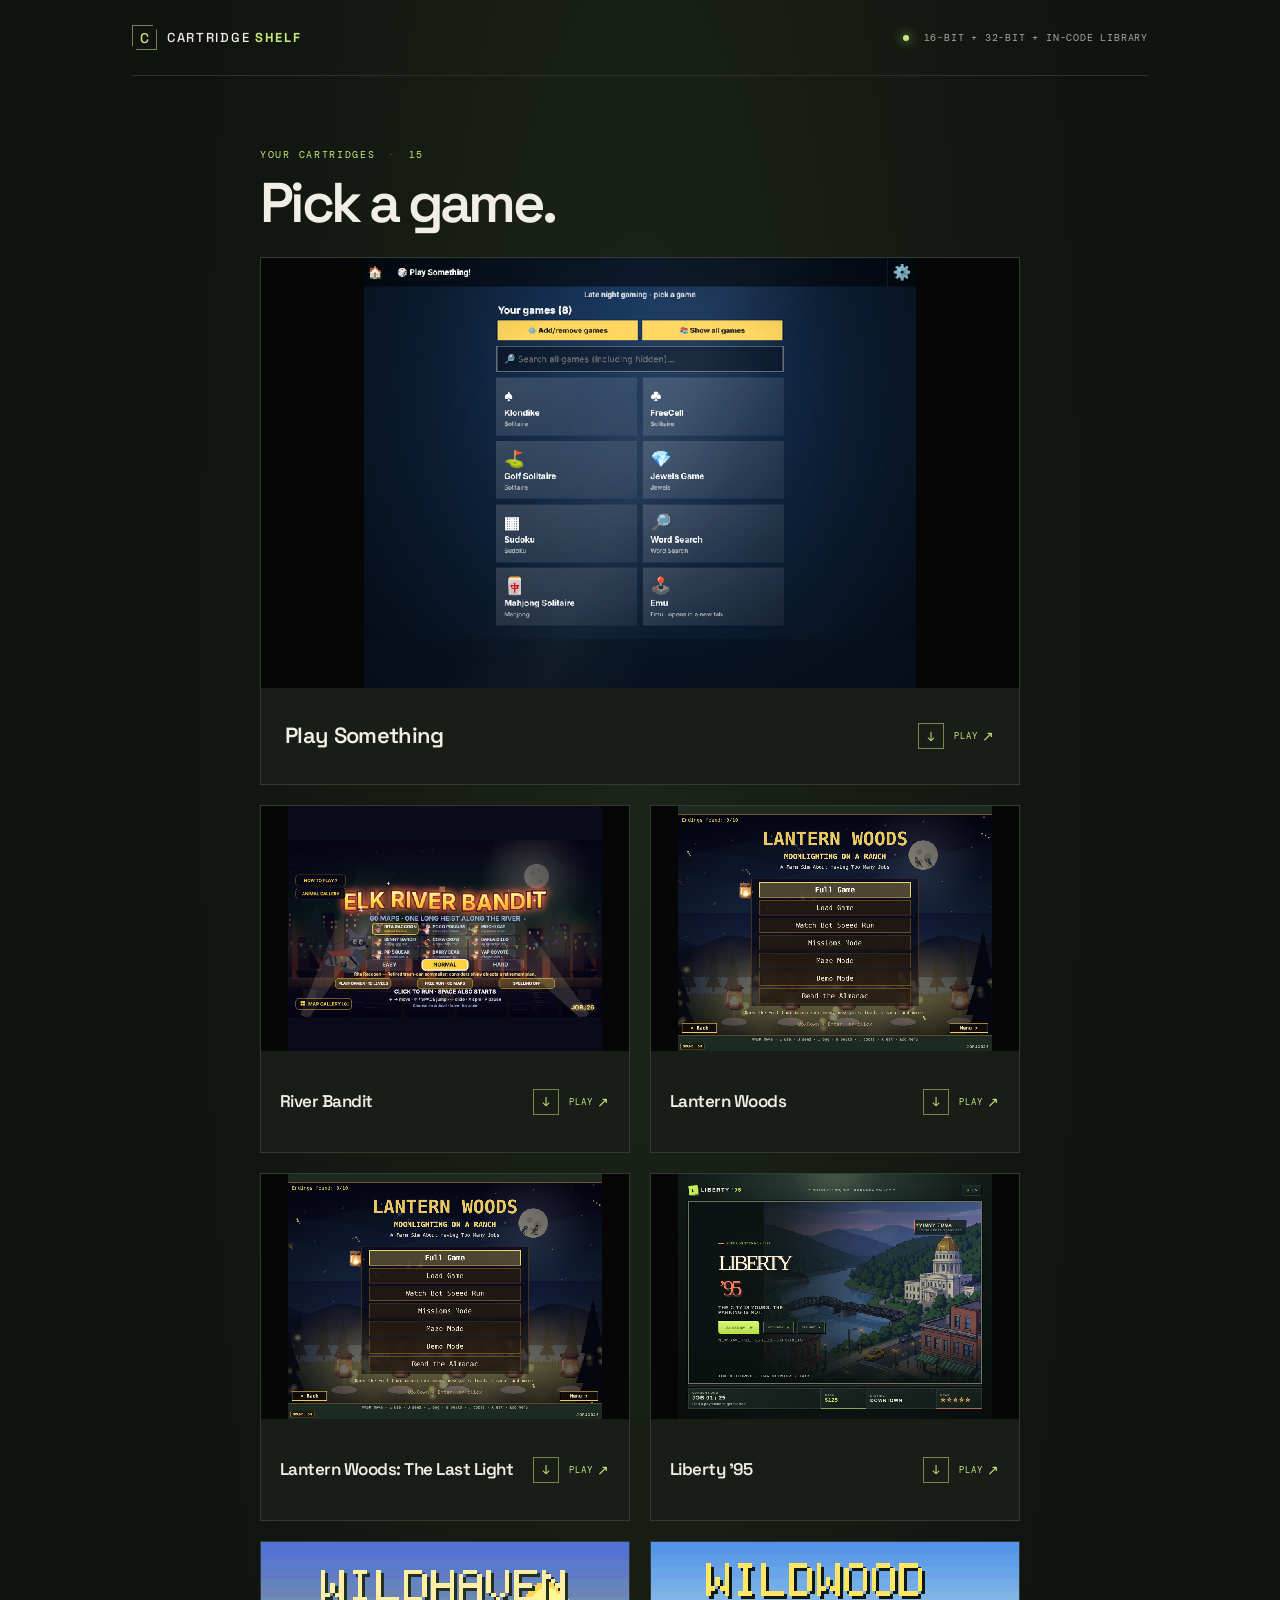
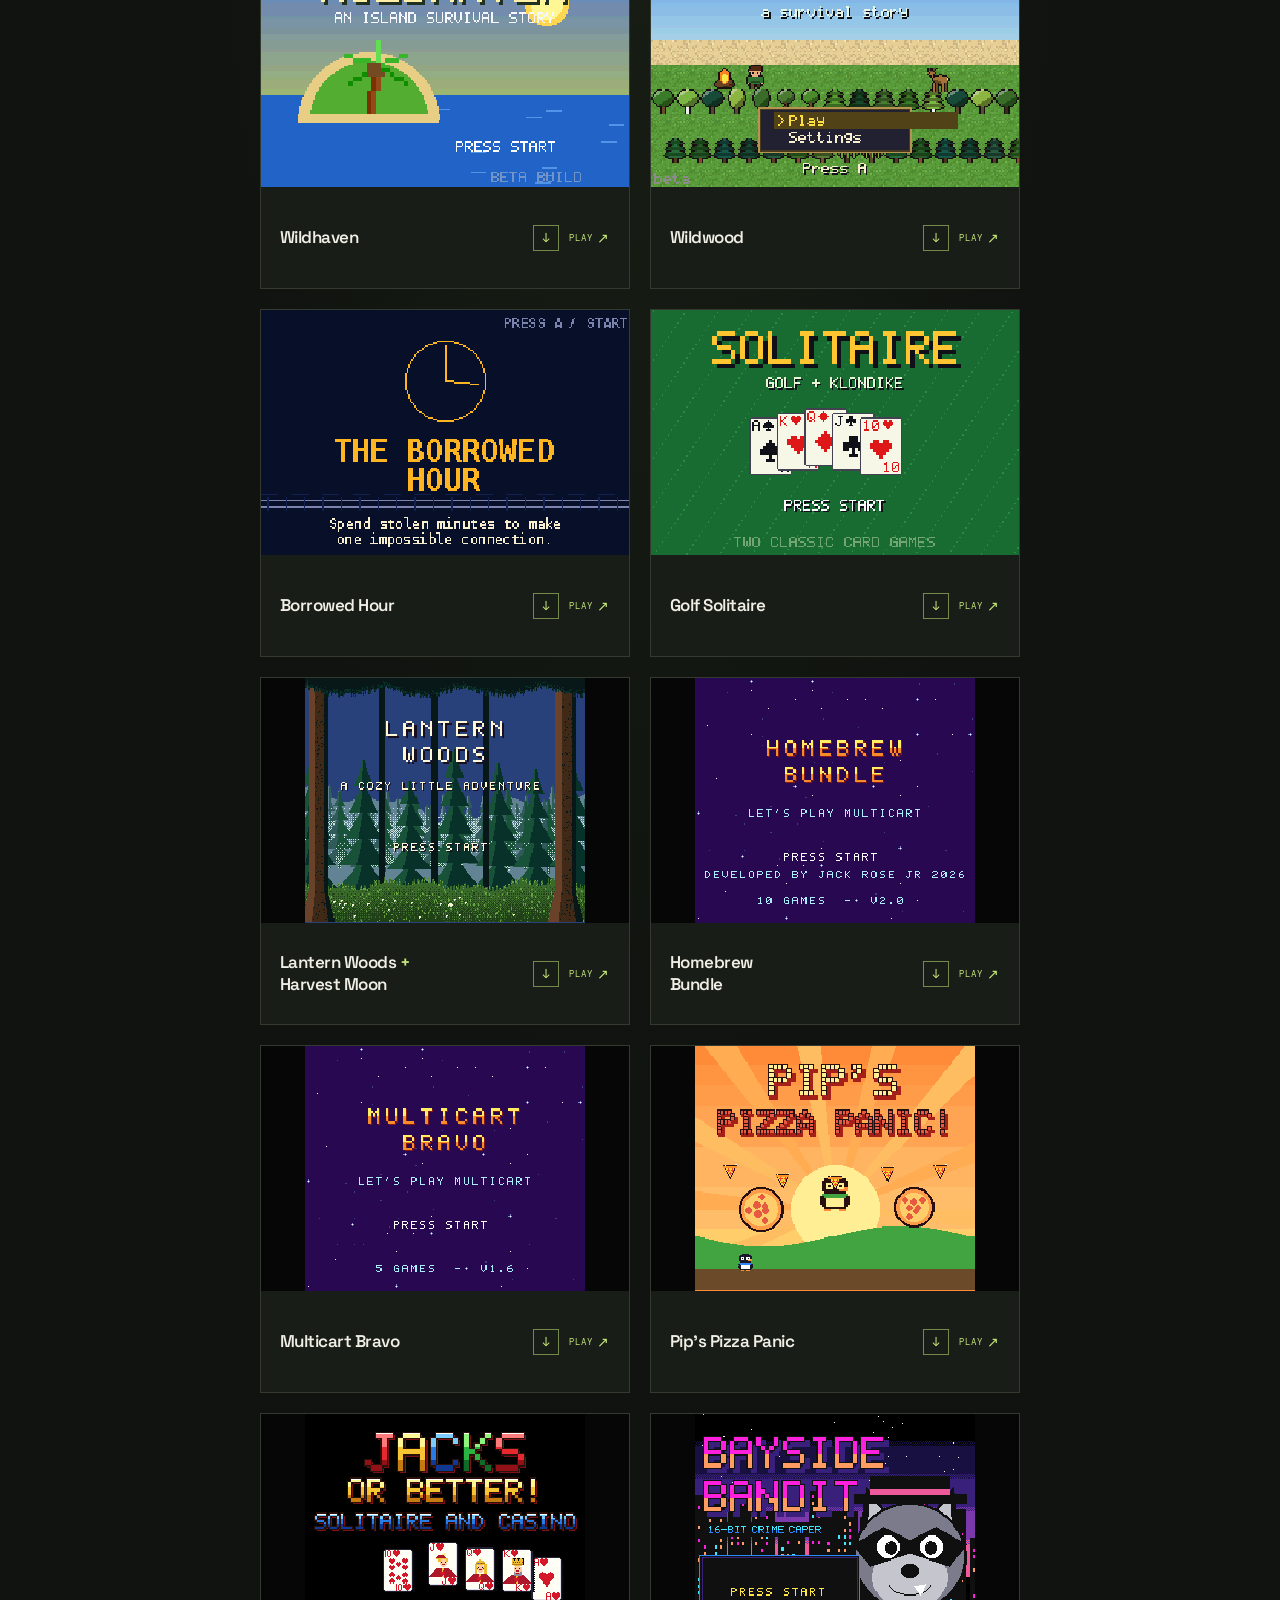
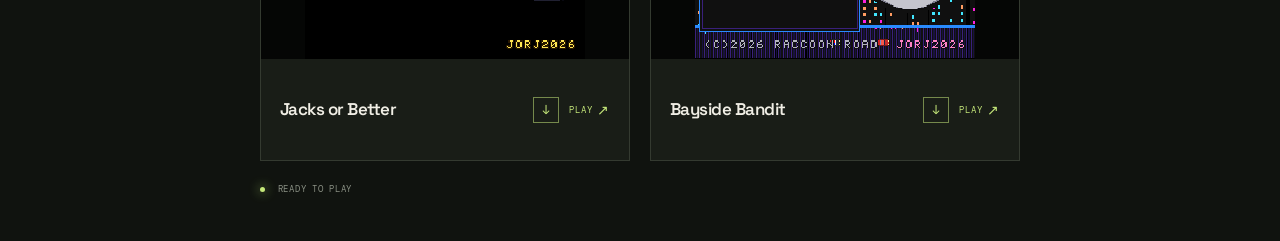
==== commit fec66ef5: "Add files via upload" ====
--- a/index.html
+++ b/index.html
@@ -20,70 +20,70 @@
       <div class="game-grid">
         <button class="game-card code-something featured" data-html="games/play-something/index.html" data-shot="shots/html_play-something.png" data-title="Play Something" aria-label="Play Play Something">
           <span class="card-art snes-art"><img class="title-shot is-ready" src="shots/html_play-something.png" alt="" aria-hidden="true"><span class="snes-symbol">♣</span><span class="snes-shapes"></span><span class="code-tag">IN-CODE</span><span class="art-caption">PLAY<br>SOMETHING</span></span>
-          <span class="card-info"><span class="game-title">Play Something</span><span class="launch">PLAY <span>↗</span></span></span>
+          <span class="card-info"><span class="game-title">Play Something</span><span class="dl-chip" role="button" tabindex="0" aria-label="Download" title="Download">↓</span><span class="launch">PLAY <span>↗</span></span></span>
         </button>
         <button class="game-card code-river" data-html="games/river-bandit/index.html" data-shot="shots/html_river-bandit.png" data-title="River Bandit" aria-label="Play River Bandit">
           <span class="card-art snes-art"><img class="title-shot is-ready" src="shots/html_river-bandit.png" alt="" aria-hidden="true"><span class="snes-symbol">R</span><span class="snes-shapes"></span><span class="code-tag">IN-CODE</span><span class="art-caption">RIVER<br>BANDIT</span></span>
-          <span class="card-info"><span class="game-title">River Bandit</span><span class="launch">PLAY <span>↗</span></span></span>
+          <span class="card-info"><span class="game-title">River Bandit</span><span class="dl-chip" role="button" tabindex="0" aria-label="Download" title="Download">↓</span><span class="launch">PLAY <span>↗</span></span></span>
         </button>
         <button class="game-card code-lantern" data-html="games/lantern-woods/index.html" data-shot="shots/html_lantern-woods.png" data-title="Lantern Woods" aria-label="Play Lantern Woods">
           <span class="card-art snes-art"><img class="title-shot is-ready" src="shots/html_lantern-woods.png" alt="" aria-hidden="true"><span class="snes-symbol">✦</span><span class="snes-shapes"></span><span class="code-tag">IN-CODE</span><span class="art-caption">LANTERN<br>WOODS</span></span>
-          <span class="card-info"><span class="game-title">Lantern Woods</span><span class="launch">PLAY <span>↗</span></span></span>
+          <span class="card-info"><span class="game-title">Lantern Woods</span><span class="dl-chip" role="button" tabindex="0" aria-label="Download" title="Download">↓</span><span class="launch">PLAY <span>↗</span></span></span>
         </button>
         <button class="game-card code-lastlight" data-html="games/last-light/index.html" data-shot="shots/html_last-light.png" data-title="Lantern Woods: The Last Light" aria-label="Play Lantern Woods: The Last Light">
           <span class="card-art snes-art"><img class="title-shot is-ready" src="shots/html_last-light.png" alt="" aria-hidden="true"><span class="snes-symbol">☾</span><span class="snes-shapes"></span><span class="code-tag">IN-CODE</span><span class="art-caption">THE LAST<br>LIGHT</span></span>
-          <span class="card-info"><span class="game-title">Lantern Woods: The Last Light</span><span class="launch">PLAY <span>↗</span></span></span>
+          <span class="card-info"><span class="game-title">Lantern Woods: The Last Light</span><span class="dl-chip" role="button" tabindex="0" aria-label="Download" title="Download">↓</span><span class="launch">PLAY <span>↗</span></span></span>
         </button>
         <button class="game-card code-liberty" data-html="games/liberty-95/index.html" data-shot="shots/html_liberty-95.png" data-title="Liberty ’95" aria-label="Play Liberty ’95">
           <span class="card-art snes-art"><img class="title-shot is-ready" src="shots/html_liberty-95.png" alt="" aria-hidden="true"><span class="snes-symbol">95</span><span class="snes-shapes"></span><span class="code-tag">IN-CODE</span><span class="art-caption">LIBERTY<br>’95</span></span>
-          <span class="card-info"><span class="game-title">Liberty ’95</span><span class="launch">PLAY <span>↗</span></span></span>
+          <span class="card-info"><span class="game-title">Liberty ’95</span><span class="dl-chip" role="button" tabindex="0" aria-label="Download" title="Download">↓</span><span class="launch">PLAY <span>↗</span></span></span>
         </button>
         <button class="game-card gba-wildhaven" data-rom="uploads/Wildhaven_beta.gba" data-shot="shots/Wildhaven_beta.png" data-system="gba" data-title="Wildhaven" aria-label="Play Wildhaven">
           <span class="card-art gba-art"><img src="shots/Wildhaven_beta.png" class="title-shot is-ready" alt="" aria-hidden="true"><span class="gba-sun"></span><span class="gba-hills"></span><span class="gba-emblem">W</span><span class="art-caption">WILDHAVEN</span></span>
-          <span class="card-info"><span class="game-title">Wildhaven</span><span class="launch">PLAY <span>↗</span></span></span>
+          <span class="card-info"><span class="game-title">Wildhaven</span><span class="dl-chip" role="button" tabindex="0" aria-label="Download" title="Download">↓</span><span class="launch">PLAY <span>↗</span></span></span>
         </button>
         <button class="game-card gba-wildwood" data-rom="uploads/Wildwood_beta.gba" data-shot="shots/Wildwood_beta.png" data-system="gba" data-title="Wildwood" aria-label="Play Wildwood">
           <span class="card-art gba-art"><img src="shots/Wildwood_beta.png" class="title-shot is-ready" alt="" aria-hidden="true"><span class="gba-sun"></span><span class="gba-hills"></span><span class="gba-emblem">✦</span><span class="art-caption">WILDWOOD</span></span>
-          <span class="card-info"><span class="game-title">Wildwood</span><span class="launch">PLAY <span>↗</span></span></span>
+          <span class="card-info"><span class="game-title">Wildwood</span><span class="dl-chip" role="button" tabindex="0" aria-label="Download" title="Download">↓</span><span class="launch">PLAY <span>↗</span></span></span>
         </button>
         <button class="game-card gba-hour" data-rom="uploads/GBA_BORROWED_HOUR.gba" data-shot="shots/GBA_BORROWED_HOUR.png" data-system="gba" data-title="Borrowed Hour" aria-label="Play Borrowed Hour">
           <span class="card-art gba-art"><img src="shots/GBA_BORROWED_HOUR.png" class="title-shot is-ready" alt="" aria-hidden="true"><span class="gba-sun"></span><span class="gba-hills"></span><span class="gba-emblem">↻</span><span class="art-caption">BORROWED<br>HOUR</span></span>
-          <span class="card-info"><span class="game-title">Borrowed Hour</span><span class="launch">PLAY <span>↗</span></span></span>
+          <span class="card-info"><span class="game-title">Borrowed Hour</span><span class="dl-chip" role="button" tabindex="0" aria-label="Download" title="Download">↓</span><span class="launch">PLAY <span>↗</span></span></span>
         </button>
         <button class="game-card gba-golf" data-rom="uploads/GBA_golf_solitaire.gba" data-shot="shots/GBA_golf_solitaire.png" data-system="gba" data-title="Golf Solitaire" aria-label="Play Golf Solitaire">
           <span class="card-art gba-art"><img src="shots/GBA_golf_solitaire.png" class="title-shot is-ready" alt="" aria-hidden="true"><span class="gba-sun"></span><span class="gba-hills"></span><span class="gba-emblem">♠</span><span class="art-caption">GOLF<br>SOLITAIRE</span></span>
-          <span class="card-info"><span class="game-title">Golf Solitaire</span><span class="launch">PLAY <span>↗</span></span></span>
+          <span class="card-info"><span class="game-title">Golf Solitaire</span><span class="dl-chip" role="button" tabindex="0" aria-label="Download" title="Download">↓</span><span class="launch">PLAY <span>↗</span></span></span>
         </button>
         <button class="game-card woods" data-rom="uploads/Lantern_Woods_plus_Harvest_Moon.sfc" data-shot="shots/Lantern_Woods_plus_Harvest_Moon.png" data-title="Lantern Woods + Harvest Moon" aria-label="Play Lantern Woods plus Harvest Moon">
           <span class="card-art art-woods"><img src="shots/Lantern_Woods_plus_Harvest_Moon.png" class="title-shot is-ready" alt="" aria-hidden="true"><span class="moon"></span><span class="tree tree-a"></span><span class="tree tree-b"></span><span class="path"></span><span class="pixel-star star-a">✦</span><span class="pixel-star star-b">✦</span><span class="art-caption">LANTERN<br>WOODS</span></span>
-          <span class="card-info"><span class="game-title">Lantern Woods <span class="plus">+</span><br>Harvest Moon</span><span class="launch">PLAY <span>↗</span></span></span>
+          <span class="card-info"><span class="game-title">Lantern Woods <span class="plus">+</span><br>Harvest Moon</span><span class="dl-chip" role="button" tabindex="0" aria-label="Download" title="Download">↓</span><span class="launch">PLAY <span>↗</span></span></span>
         </button>
         <button class="game-card homebrew" data-rom="uploads/homebrew_bundle.sfc" data-shot="shots/homebrew_bundle.png" data-title="Homebrew Bundle" aria-label="Play Homebrew Bundle">
           <span class="card-art art-homebrew"><img src="shots/homebrew_bundle.png" class="title-shot is-ready" alt="" aria-hidden="true"><span class="orbit orbit-one"></span><span class="orbit orbit-two"></span><span class="cart">HB</span><span class="art-caption">HOMEBREW<br>BUNDLE</span><span class="pixel-star hb-star">✦</span></span>
-          <span class="card-info"><span class="game-title">Homebrew<br>Bundle</span><span class="launch">PLAY <span>↗</span></span></span>
+          <span class="card-info"><span class="game-title">Homebrew<br>Bundle</span><span class="dl-chip" role="button" tabindex="0" aria-label="Download" title="Download">↓</span><span class="launch">PLAY <span>↗</span></span></span>
         </button>
         <button class="game-card snes-multicart" data-rom="uploads/SNES_multicart_bravo.sfc" data-shot="shots/SNES_multicart_bravo.png" data-title="Multicart Bravo" aria-label="Play Multicart Bravo">
           <span class="card-art snes-art"><img src="shots/SNES_multicart_bravo.png" class="title-shot is-ready" alt="" aria-hidden="true"><span class="snes-symbol">∞</span><span class="snes-shapes"></span><span class="art-caption">MULTICART<br>BRAVO</span></span>
-          <span class="card-info"><span class="game-title">Multicart Bravo</span><span class="launch">PLAY <span>↗</span></span></span>
+          <span class="card-info"><span class="game-title">Multicart Bravo</span><span class="dl-chip" role="button" tabindex="0" aria-label="Download" title="Download">↓</span><span class="launch">PLAY <span>↗</span></span></span>
         </button>
         <button class="game-card snes-pizza" data-rom="uploads/SNES_Pip_s_Pizza_Panic.sfc" data-shot="shots/SNES_Pip_s_Pizza_Panic.png" data-title="Pip’s Pizza Panic" aria-label="Play Pip’s Pizza Panic">
           <span class="card-art snes-art"><img src="shots/SNES_Pip_s_Pizza_Panic.png" class="title-shot is-ready" alt="" aria-hidden="true"><span class="snes-symbol">✹</span><span class="snes-shapes"></span><span class="art-caption">PIP’S PIZZA<br>PANIC</span></span>
-          <span class="card-info"><span class="game-title">Pip’s Pizza Panic</span><span class="launch">PLAY <span>↗</span></span></span>
+          <span class="card-info"><span class="game-title">Pip’s Pizza Panic</span><span class="dl-chip" role="button" tabindex="0" aria-label="Download" title="Download">↓</span><span class="launch">PLAY <span>↗</span></span></span>
         </button>
         <button class="game-card snes-jacks" data-rom="uploads/jacks_or_better.sfc" data-shot="shots/jacks_or_better.png" data-title="Jacks or Better" aria-label="Play Jacks or Better">
           <span class="card-art snes-art"><img src="shots/jacks_or_better.png" class="title-shot is-ready" alt="" aria-hidden="true"><span class="snes-symbol">♠</span><span class="snes-shapes"></span><span class="art-caption">JACKS<br>OR BETTER</span></span>
-          <span class="card-info"><span class="game-title">Jacks or Better</span><span class="launch">PLAY <span>↗</span></span></span>
+          <span class="card-info"><span class="game-title">Jacks or Better</span><span class="dl-chip" role="button" tabindex="0" aria-label="Download" title="Download">↓</span><span class="launch">PLAY <span>↗</span></span></span>
         </button>
         <button class="game-card snes-bandit" data-rom="uploads/BaysideBandit.sfc" data-shot="shots/BaysideBandit.png" data-title="Bayside Bandit" aria-label="Play Bayside Bandit">
           <span class="card-art snes-art"><img src="shots/BaysideBandit.png" class="title-shot is-ready" alt="" aria-hidden="true"><span class="snes-symbol">B</span><span class="snes-shapes"></span><span class="art-caption">BAYSIDE<br>BANDIT</span></span>
-          <span class="card-info"><span class="game-title">Bayside Bandit</span><span class="launch">PLAY <span>↗</span></span></span>
+          <span class="card-info"><span class="game-title">Bayside Bandit</span><span class="dl-chip" role="button" tabindex="0" aria-label="Download" title="Download">↓</span><span class="launch">PLAY <span>↗</span></span></span>
         </button>
       </div>
       <div class="bottom-note"><span class="tiny-dot"></span> READY TO PLAY</div>
     </section>
 
     <section id="player" class="player-view" hidden>
-      <div class="player-bar"><button id="back" class="back-button"><span>←</span> LIBRARY</button><span id="playing-title" class="playing-title"></span><button id="full" class="full-button" aria-label="Fullscreen">⛶</button></div>
+      <div class="player-bar"><button id="back" class="back-button"><span>←</span> LIBRARY</button><span id="playing-title" class="playing-title"></span><button id="download" class="dl-button" aria-label="Download this game">↓ DOWNLOAD</button><button id="full" class="full-button" aria-label="Fullscreen">⛶</button></div>
       <div class="screen-frame"><div class="screen-glow"></div><div id="game-container"><div class="starting"><span class="loader"></span><span>WAKING THE CARTRIDGE…</span></div><iframe id="emulator" title="Game emulator" allow="autoplay; fullscreen; gamepad"></iframe></div></div>
       <section class="controller" aria-label="Game controller">
         <div class="shoulders"><button class="shoulder" data-key="q" aria-label="L shoulder"><span>L</span></button><button class="shoulder" data-key="w" aria-label="R shoulder"><span>R</span></button></div>
--- a/style.css
+++ b/style.css
@@ -89,3 +89,16 @@
 .game-card.featured .code-tag{font-size:10px;padding:5px 9px}
 .game-card.featured .snes-symbol{display:none}
 @media(max-width:620px){.game-card.featured .card-art{height:clamp(200px,60vw,300px)}.game-card.featured .game-title{font-size:17px}.game-card.featured .card-info{min-height:80px;padding:14px 14px}}
+
+/* Download */
+.dl-button{margin-left:auto;margin-right:10px;padding:8px 12px;border:1px solid var(--lime,#c5e87a);background:transparent;color:var(--lime,#c5e87a);font:500 10px var(--mono,"DM Mono",monospace);letter-spacing:.16em;cursor:pointer}
+.dl-button:hover{background:var(--lime,#c5e87a);color:#0b0d0a}
+.dl-button[disabled]{opacity:.5;cursor:wait}
+.player-bar .playing-title{margin:0 auto}
+.card-info{position:relative}
+.dl-chip{display:inline-grid;place-items:center;width:26px;height:26px;margin-right:10px;border:1px solid #c5e87a88;color:#c5e87a;font-size:13px;line-height:1;cursor:pointer}
+.dl-chip:hover,.dl-chip:focus-visible{background:#c5e87a;color:#0b0d0a;outline:none}
+.launch{display:inline-flex;align-items:center}
+#dl-toast{position:fixed;left:50%;bottom:24px;transform:translateX(-50%);z-index:99;max-width:90vw;padding:12px 16px;background:#191d17;border:1px solid #c5e87a;color:#f0eee5;font:12px/1.4 "DM Mono",monospace;letter-spacing:.05em;text-align:center}
+@media(max-width:620px){.dl-button{padding:7px 8px;margin-right:6px;letter-spacing:.08em;font-size:9px}}
+.dl-chip{margin-left:auto}
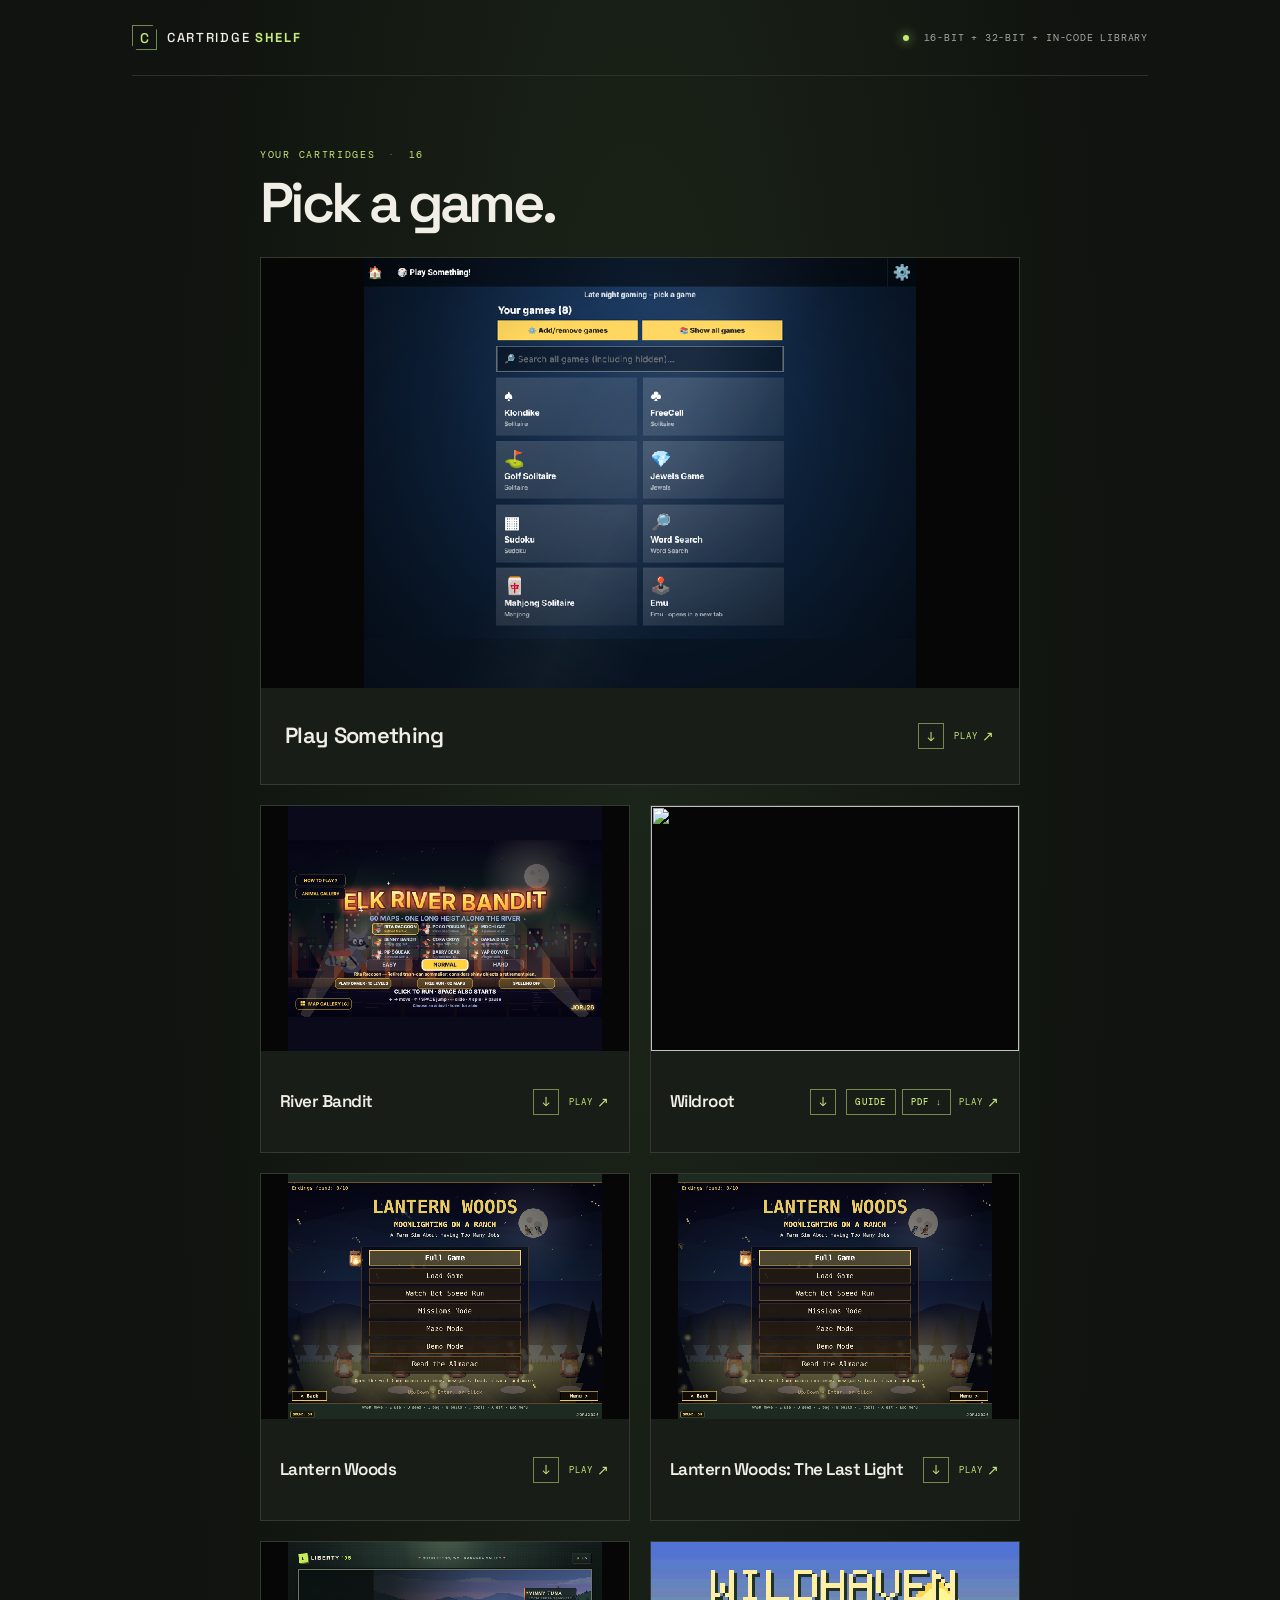
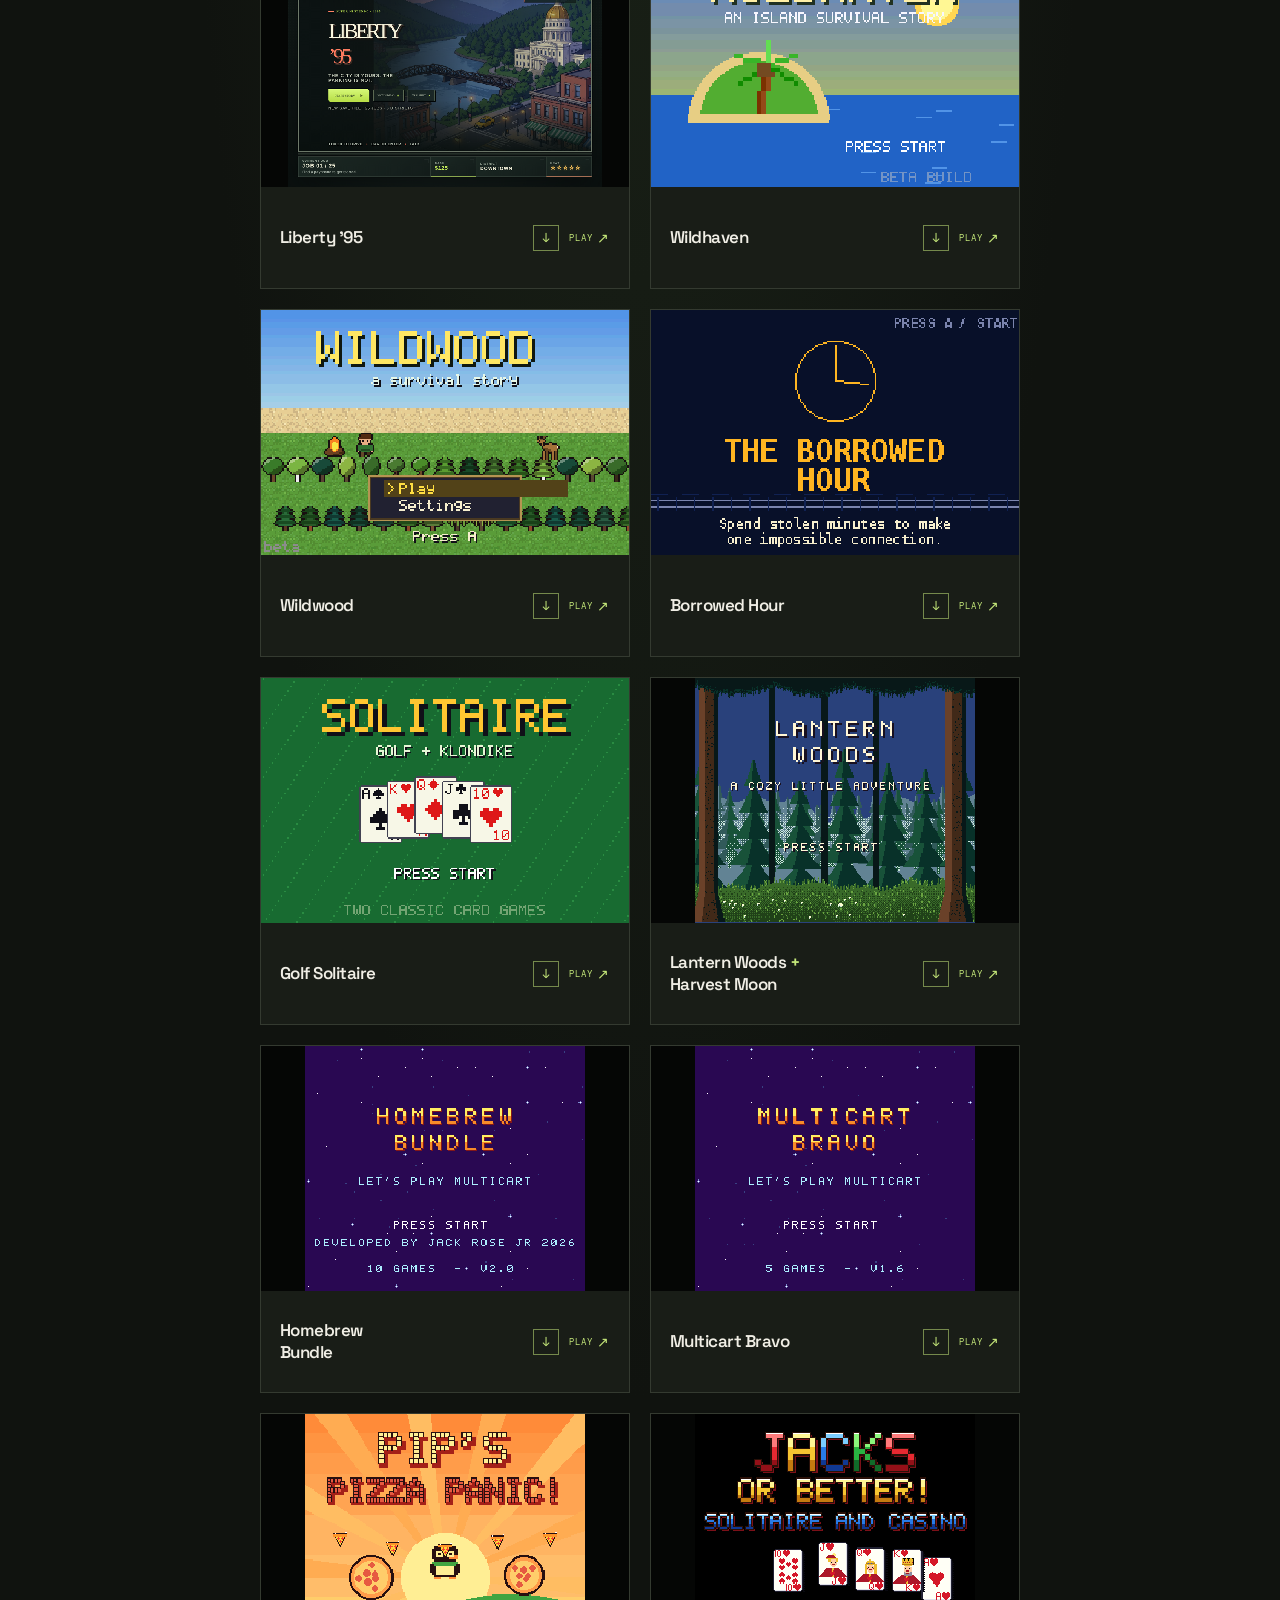
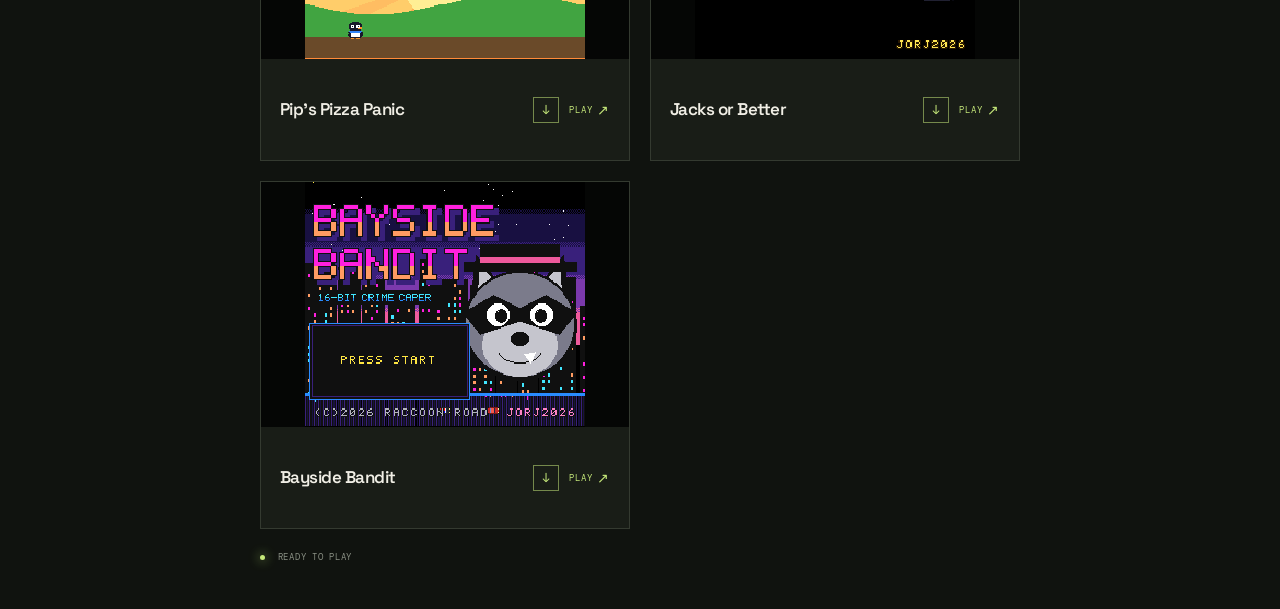
==== commit 4fb94ab6: "Add files via upload" ====
--- a/index.html
+++ b/index.html
@@ -2,7 +2,7 @@
 <html lang="en">
 <head>
   <meta charset="utf-8">
-  <meta name="viewport" content="width=device-width, initial-scale=1, viewport-fit=cover, maximum-scale=1, user-scalable=no">
+  <meta name="viewport" content="width=device-width,initial-scale=1,maximum-scale=1,viewport-fit=cover"><meta name="apple-mobile-web-app-capable" content="yes"><meta name="mobile-web-app-capable" content="yes"><meta name="apple-mobile-web-app-status-bar-style" content="black-translucent"><meta name="apple-mobile-web-app-title" content="Cartridge Shelf"><meta name="theme-color" content="#050605">
   <meta name="theme-color" content="#10130f">
   <title>Cartridge Shelf</title>
   <link rel="stylesheet" href="style.css">
@@ -16,7 +16,7 @@
     </header>
 
     <section id="library" class="library-view">
-      <div class="intro"><div class="eyebrow">YOUR CARTRIDGES <span>·</span> 15</div><h1>Pick a game.</h1></div>
+      <div class="intro"><div class="eyebrow">YOUR CARTRIDGES <span>·</span> 16</div><h1>Pick a game.</h1></div>
       <div class="game-grid">
         <button class="game-card code-something featured" data-html="games/play-something/index.html" data-shot="shots/html_play-something.png" data-title="Play Something" aria-label="Play Play Something">
           <span class="card-art snes-art"><img class="title-shot is-ready" src="shots/html_play-something.png" alt="" aria-hidden="true"><span class="snes-symbol">♣</span><span class="snes-shapes"></span><span class="code-tag">IN-CODE</span><span class="art-caption">PLAY<br>SOMETHING</span></span>
@@ -25,6 +25,10 @@
         <button class="game-card code-river" data-html="games/river-bandit/index.html" data-shot="shots/html_river-bandit.png" data-title="River Bandit" aria-label="Play River Bandit">
           <span class="card-art snes-art"><img class="title-shot is-ready" src="shots/html_river-bandit.png" alt="" aria-hidden="true"><span class="snes-symbol">R</span><span class="snes-shapes"></span><span class="code-tag">IN-CODE</span><span class="art-caption">RIVER<br>BANDIT</span></span>
           <span class="card-info"><span class="game-title">River Bandit</span><span class="dl-chip" role="button" tabindex="0" aria-label="Download" title="Download">↓</span><span class="launch">PLAY <span>↗</span></span></span>
+        </button>
+        <button class="game-card code-wildroot" data-html="games/wildroot/index.html" data-shot="shots/html_wildroot.png" data-guide="games/wildroot/Wildroot_Player_Guide_v3.5.pdf" data-title="Wildroot" aria-label="Play Wildroot">
+          <span class="card-art snes-art"><img class="title-shot is-ready" src="shots/html_wildroot.png" alt=""><span class="snes-symbol">W</span><span class="snes-shapes"></span><span class="code-tag">IN-CODE</span><span class="art-caption">WILDROOT</span></span>
+          <span class="card-info"><span class="game-title">Wildroot</span><span class="dl-chip" role="button" tabindex="0" aria-label="Download" title="Download game">↓</span><span class="guide-chip" role="link" tabindex="0" data-href="games/wildroot/Wildroot_Player_Guide_v3.5.pdf" title="Open the player guide (PDF)">GUIDE</span><span class="guide-chip" role="link" tabindex="0" data-href="games/wildroot/Wildroot_Player_Guide_v3.5.pdf" data-download="1" title="Download the player guide (PDF)">PDF ↓</span><span class="launch">PLAY <span>↗</span></span></span>
         </button>
         <button class="game-card code-lantern" data-html="games/lantern-woods/index.html" data-shot="shots/html_lantern-woods.png" data-title="Lantern Woods" aria-label="Play Lantern Woods">
           <span class="card-art snes-art"><img class="title-shot is-ready" src="shots/html_lantern-woods.png" alt="" aria-hidden="true"><span class="snes-symbol">✦</span><span class="snes-shapes"></span><span class="code-tag">IN-CODE</span><span class="art-caption">LANTERN<br>WOODS</span></span>
@@ -83,7 +87,7 @@
     </section>
 
     <section id="player" class="player-view" hidden>
-      <div class="player-bar"><button id="back" class="back-button"><span>←</span> LIBRARY</button><span id="playing-title" class="playing-title"></span><button id="download" class="dl-button" aria-label="Download this game">↓ DOWNLOAD</button><button id="full" class="full-button" aria-label="Fullscreen">⛶</button></div>
+      <div class="player-bar"><button id="hud-toggle" class="hud-toggle" aria-label="Show or hide controls">⋯</button><a id="guide-view" class="hud-guide" href="#" target="_blank" rel="noopener">GUIDE</a><a id="guide-dl" class="hud-guide" href="#" download>GUIDE ↓</a><button id="back" class="back-button"><span>←</span> LIBRARY</button><span id="playing-title" class="playing-title"></span><button id="immerse" class="immerse-button" aria-label="Full screen emulation mode">⛶ FULL SCREEN</button><button id="download" class="dl-button" aria-label="Download this game">↓ DOWNLOAD</button><button id="full" class="full-button" aria-label="Fullscreen">⛶</button></div>
       <div class="screen-frame"><div class="screen-glow"></div><div id="game-container"><div class="starting"><span class="loader"></span><span>WAKING THE CARTRIDGE…</span></div><iframe id="emulator" title="Game emulator" allow="autoplay; fullscreen; gamepad"></iframe></div></div>
       <section class="controller" aria-label="Game controller">
         <div class="shoulders"><button class="shoulder" data-key="q" aria-label="L shoulder"><span>L</span></button><button class="shoulder" data-key="w" aria-label="R shoulder"><span>R</span></button></div>
--- a/style.css
+++ b/style.css
@@ -102,3 +102,180 @@
 #dl-toast{position:fixed;left:50%;bottom:24px;transform:translateX(-50%);z-index:99;max-width:90vw;padding:12px 16px;background:#191d17;border:1px solid #c5e87a;color:#f0eee5;font:12px/1.4 "DM Mono",monospace;letter-spacing:.05em;text-align:center}
 @media(max-width:620px){.dl-button{padding:7px 8px;margin-right:6px;letter-spacing:.08em;font-size:9px}}
 .dl-chip{margin-left:auto}
+
+/* ===== Handheld look for ROM games (SNES + GBA): indigo shell, 3:2 screen, GBA-style pad ===== */
+.player-view:not(.code){--shell:#5a4e9e;--shell-hi:#7d70c4;--shell-lo:#3e3470;--shell-edge:#9a8fdc}
+.player-view:not(.code) .screen-frame{padding:clamp(10px,2.6vw,22px) clamp(14px,4vw,40px);border:1px solid var(--shell-edge);border-radius:18px 18px 18px 18px;background:linear-gradient(160deg,#4a3f86,#2e2657 70%);box-shadow:0 18px 40px #0009,inset 0 2px 3px #ffffff40,inset 0 -4px 10px #0006;width:min(100%,760px);margin:0 auto}
+.player-view:not(.code) .screen-frame:before{inset:clamp(10px,2.6vw,22px) clamp(14px,4vw,40px);border-radius:3px}
+.player-view:not(.code) .screen-glow{display:none}
+.player-view:not(.code) #game-container{aspect-ratio:3/2;height:auto;min-height:0;max-height:none;background:#050605;border:3px solid #14102a;border-radius:4px;box-shadow:0 0 0 2px #0006,inset 0 0 18px #000;overflow:hidden}
+.player-view:not(.code) #game-container #emulator{width:100%;height:100%;border:0}
+.player-view:not(.code) .controller{width:min(100%,760px);margin:18px auto 0;border:1px solid var(--shell-edge);background:linear-gradient(155deg,var(--shell-hi) 0%,var(--shell) 55%,var(--shell-lo) 100%);box-shadow:0 14px 28px #0009,inset 0 2px 4px #ffffff55,inset 0 -6px 12px #1b153866;color:#e9e6ff}
+.player-view:not(.code) .controller:before{background:#ffffff55}
+.player-view:not(.code) .shoulder{border-color:#2c2554;background:linear-gradient(#8a7fd0,#5a4e9e);color:#ebe8ff;box-shadow:0 3px 2px #0006,inset 0 1px #ffffff77}
+.player-view:not(.code) .system-buttons button{border-color:#2c2554;background:linear-gradient(#8f8c9c,#625f70);color:#f1efff}
+.player-view:not(.code) .controller-wordmark{color:#d9d4ff;font-style:italic;letter-spacing:.12em}
+.player-view:not(.code) .face-button{border-color:#4b4668;background:linear-gradient(145deg,#d3d1e6,#9b98bd 75%);color:#2e2850;text-shadow:0 1px #ffffff99;box-shadow:0 4px 0 #5c5880,0 5px 6px #0006,inset 0 2px 3px #ffffffaa}
+.player-view:not(.code) .face-button.pressed,.player-view:not(.code) .shoulder.pressed{filter:brightness(.88)}
+.player-view:not(.code) .controller button{-webkit-tap-highlight-color:transparent;-webkit-touch-callout:none;user-select:none}
+
+/* Phones in portrait: bigger, thumb-sized pad under a full-width screen */
+@media(max-width:620px) and (orientation:portrait){
+  .player-view:not(.code) .screen-frame{border-radius:14px;padding:10px 12px}
+  .player-view:not(.code) .screen-frame:before{inset:10px 12px}
+  .player-view:not(.code) .controller{margin-top:26px;padding:34px 12px 22px}
+  .player-view:not(.code) .dpad,.player-view:not(.code) .face-buttons{transform:scale(1.08)}
+  .player-view:not(.code) .shoulder{width:104px;height:30px}
+}
+
+/* Phones in landscape: true handheld layout, pad on both sides of the screen */
+@media(orientation:landscape) and (max-height:540px){
+  body.rom-playing .topbar,body.rom-playing .bottom-note{display:none}
+  body.rom-playing .app-shell{padding:0;max-width:none}
+  .player-view:not(.code){position:fixed;inset:0;z-index:20;width:auto;max-width:none;margin:0;padding:max(6px,env(safe-area-inset-top)) max(10px,env(safe-area-inset-right)) max(6px,env(safe-area-inset-bottom)) max(10px,env(safe-area-inset-left));display:grid;grid-template-columns:minmax(0,1fr) auto minmax(0,1fr);grid-template-rows:auto 1fr auto;grid-template-areas:"l bar r" "dpad screen face" "dpad sys face";column-gap:8px;background:radial-gradient(ellipse at 50% 40%,#6a5db4,#3e3470 75%);overflow:hidden}
+  .player-view:not(.code)[hidden]{display:none}
+  .player-view:not(.code) .player-bar{grid-area:bar;margin:0;min-height:0;gap:6px}
+  .player-view:not(.code) .playing-title{display:none}
+  .player-view:not(.code) .back-button,.player-view:not(.code) .full-button{color:#e9e6ff}
+  .player-view:not(.code) .full-button{font-size:20px;padding:0 0 0 6px}
+  .player-view:not(.code) .dl-button{margin:0 0 0 auto;padding:5px 8px;font-size:9px}
+  .player-view:not(.code) .screen-frame{grid-area:screen;align-self:center;justify-self:center;width:auto;margin:0;padding:8px 12px}
+  .player-view:not(.code) .screen-frame:before{inset:8px 12px}
+  .player-view:not(.code) #game-container{height:calc(100vh - 74px);height:calc(100svh - 74px);max-height:calc(100vh - 74px);max-height:calc(100svh - 74px);width:auto}
+  .player-view:not(.code) .controller,.player-view:not(.code) .controller-face,.player-view:not(.code) .shoulders{display:contents}
+  .player-view:not(.code) .controller:before{display:none}
+  .player-view:not(.code) .controller{background:none;border:0;box-shadow:none;padding:0;margin:0;width:auto}
+  .player-view:not(.code) .shoulder{position:relative;width:min(96px,100%);height:28px;transform:none}
+  .player-view:not(.code) .shoulder:first-child{grid-area:l;justify-self:start;margin-left:6px}
+  .player-view:not(.code) .shoulder:last-child{grid-area:r;justify-self:end;margin-right:6px;transform:none}
+  .player-view:not(.code) .dpad{grid-area:dpad;align-self:center;justify-self:center;transform:scale(.9)}
+  .player-view:not(.code) .face-buttons{grid-area:face;align-self:center;justify-self:center;transform:scale(.9)}
+  .player-view:not(.code) .center-controls{grid-area:sys;flex-direction:row;gap:10px;align-self:end;justify-self:center;margin-top:4px}
+  .player-view:not(.code) .system-buttons{transform:none;gap:12px}
+  .player-view:not(.code) .system-buttons button{width:56px;height:18px;font-size:7px}
+  .player-view:not(.code) .controller-wordmark{display:none}
+}
+@media(orientation:landscape) and (max-height:400px){
+  .player-view:not(.code) .dpad,.player-view:not(.code) .face-buttons{transform:scale(.78)}
+  .player-view:not(.code) #game-container{height:calc(100vh - 62px);height:calc(100svh - 62px);max-height:calc(100svh - 62px)}
+}
+
+/* handheld fixes */
+.player-view:not(.code) .face-buttons{background:#2e265744;box-shadow:inset 0 1px 3px #0005;transform:rotate(-22deg)}
+.player-view:not(.code) .dpad{transform:none}
+@media(max-width:620px) and (orientation:portrait){
+  body.rom-playing .topbar,body.rom-playing .bottom-note{display:none}
+  .player-view:not(.code){padding-top:max(10px,env(safe-area-inset-top))}
+  .player-view:not(.code) .dpad{transform:scale(1.02)}
+  .player-view:not(.code) .face-buttons{transform:rotate(-22deg) scale(.98);margin-right:6px}
+  .player-view:not(.code) .controller{overflow:visible}
+}
+@media(orientation:landscape) and (max-height:540px){
+  .player-view:not(.code) #game-container{height:auto;max-height:none;width:min(calc((100svh - 96px) * 1.5),calc(100vw - 300px))}
+  .player-view:not(.code) .dpad{transform:scale(.86)}
+  .player-view:not(.code) .face-buttons{transform:rotate(-22deg) scale(.86)}
+  .player-view:not(.code) .dl-button{font-size:0;padding:5px 9px}
+  .player-view:not(.code) .dl-button:after{content:"↓";font-size:13px;letter-spacing:0}
+}
+@media(orientation:landscape) and (max-height:400px){
+  .player-view:not(.code) #game-container{width:min(calc((100svh - 84px) * 1.5),calc(100vw - 290px))}
+  .player-view:not(.code) .dpad{transform:scale(.76)}
+  .player-view:not(.code) .face-buttons{transform:rotate(-22deg) scale(.76)}
+}
+@media(orientation:landscape) and (max-height:540px){.player-view:not(.code) .player-foot{display:none}}
+@media(max-width:620px) and (orientation:portrait){.player-view:not(.code) .face-buttons{transform:rotate(-22deg) scale(.92);margin-right:14px}}
+
+/* ===== In-code games open full screen ===== */
+body.code-playing{overflow:hidden}
+.player-view.code{position:fixed;inset:0;z-index:40;width:auto;max-width:none;margin:0;padding:0;background:#000;display:block}
+.player-view.code[hidden]{display:none}
+.player-view.code .screen-frame{position:absolute;inset:0;width:auto;margin:0;padding:0;border:0;border-radius:0;background:#000;box-shadow:none}
+.player-view.code .screen-frame:before,.player-view.code .screen-glow,.player-view.code .player-foot{display:none}
+.player-view.code #game-container{position:absolute;inset:0;width:auto;height:auto;min-height:0;max-height:none;aspect-ratio:auto;border:0;border-radius:0;box-shadow:none}
+.player-view.code #emulator{width:100%;height:100%;border:0;background:#000}
+.player-view.code .controller{display:none}
+.player-view.code .player-bar{position:fixed;z-index:60;top:max(8px,env(safe-area-inset-top));right:max(8px,env(safe-area-inset-right));display:flex;align-items:center;gap:4px;margin:0;min-height:0;padding:4px;border:1px solid #c5e87a66;border-radius:999px;background:#0b0d0acc;backdrop-filter:blur(6px);-webkit-backdrop-filter:blur(6px);box-shadow:0 6px 18px #0008;transition:opacity .2s}
+.player-view.code .player-bar .playing-title{display:none}
+.player-view.code .player-bar button{margin:0;padding:6px 10px;border:0;border-radius:999px;background:transparent;color:#e9ecd9;font:500 10px var(--mono,"DM Mono",monospace);letter-spacing:.12em;cursor:pointer;line-height:1}
+.player-view.code .player-bar button:hover{background:#c5e87a;color:#0b0d0a}
+.player-view.code .player-bar .full-button{font-size:16px;padding:4px 9px}
+.player-view.code .player-bar .dl-button{border:0}
+.player-view.code .player-bar .hud-toggle{display:inline-grid;font-size:15px;width:30px;height:30px;padding:0;place-items:center}
+.player-view.code .player-bar.collapsed{opacity:.45}
+.player-view.code .player-bar.collapsed:hover,.player-view.code .player-bar.collapsed:focus-within{opacity:1}
+.player-view.code .player-bar.collapsed button:not(.hud-toggle){display:none}
+.hud-toggle{display:none}
+.player-view.code .player-bar{top:50%;transform:translateY(-50%)}
+
+/* ===== Full screen emulation mode (ROM games): screen fills the display, pad overlays it ===== */
+.immerse-button{display:none}
+.player-view:not(.code) .immerse-button{display:inline-block;margin:0 8px 0 0;padding:8px 12px;border:1px solid var(--lime,#c5e87a);background:transparent;color:var(--lime,#c5e87a);font:500 10px var(--mono,"DM Mono",monospace);letter-spacing:.16em;cursor:pointer}
+.player-view:not(.code) .immerse-button:hover{background:var(--lime,#c5e87a);color:#0b0d0a}
+.player-view:not(.code):not(.immersive) #full{display:none}
+@media(max-width:620px) and (orientation:portrait){.player-view:not(.code) .immerse-button{padding:7px 8px;margin-right:6px;letter-spacing:.08em;font-size:9px}}
+@media(orientation:landscape) and (max-height:540px){.player-view:not(.code) .immerse-button{margin:0 0 0 auto;padding:5px 8px;font-size:9px}.player-view:not(.code) .dl-button{margin-left:6px}}
+body.immersive-playing{overflow:hidden;overscroll-behavior:none}
+.player-view.immersive:not(.code){position:fixed;inset:0;z-index:50;display:block;width:auto;max-width:none;margin:0;padding:0;background:#000;overflow:hidden}
+.player-view.immersive:not(.code) .screen-frame{position:absolute;inset:0;width:auto;margin:0;padding:0;border:0;border-radius:0;background:#000;box-shadow:none}
+.player-view.immersive:not(.code) .screen-frame:before,.player-view.immersive:not(.code) .player-foot,.player-view.immersive:not(.code) .controller:before,.player-view.immersive:not(.code) .controller-wordmark{display:none}
+.player-view.immersive:not(.code) #game-container{position:absolute;inset:0;width:auto;height:auto;max-height:none;min-height:0;aspect-ratio:auto;border:0;border-radius:0;box-shadow:none;background:#000}
+.player-view.immersive:not(.code) .player-bar{position:fixed;z-index:70;top:max(8px,env(safe-area-inset-top));left:50%;transform:translateX(-50%);margin:0;min-height:0;display:flex;padding:0;background:none;border:0}
+.player-view.immersive:not(.code) .player-bar>*:not(#immerse){display:none}
+.player-view.immersive:not(.code) #immerse{display:inline-block;margin:0;padding:7px 12px;border:1px solid #c5e87a88;border-radius:999px;background:#0b0d0a99;color:#e9ecd9;font-size:9px;opacity:.6}
+.player-view.immersive:not(.code) #immerse:hover,.player-view.immersive:not(.code) #immerse:active{opacity:1;background:#c5e87a;color:#0b0d0a}
+/* pad floats over the picture */
+.player-view.immersive:not(.code) .controller,.player-view.immersive:not(.code) .controller-face,.player-view.immersive:not(.code) .shoulders{display:contents}
+.player-view.immersive:not(.code) .controller{background:none;border:0;box-shadow:none;padding:0;margin:0;width:auto}
+.player-view.immersive:not(.code) .dpad,.player-view.immersive:not(.code) .face-buttons,.player-view.immersive:not(.code) .center-controls,.player-view.immersive:not(.code) .shoulder{position:fixed;z-index:60;margin:0;pointer-events:auto}
+.player-view.immersive:not(.code) .dpad{left:max(14px,env(safe-area-inset-left));bottom:max(26px,env(safe-area-inset-bottom));transform:scale(1.05);transform-origin:left bottom}
+.player-view.immersive:not(.code) .face-buttons{right:max(14px,env(safe-area-inset-right));bottom:max(26px,env(safe-area-inset-bottom));transform:rotate(-22deg) scale(1.05);transform-origin:right bottom}
+.player-view.immersive:not(.code) .center-controls{left:50%;bottom:max(14px,env(safe-area-inset-bottom));transform:translateX(-50%);flex-direction:row;gap:10px}
+.player-view.immersive:not(.code) .system-buttons{transform:none;gap:12px}
+.player-view.immersive:not(.code) .system-buttons button{width:58px;height:20px;font-size:7px}
+.player-view.immersive:not(.code) .shoulder{top:max(10px,env(safe-area-inset-top));width:92px;height:30px;transform:none}
+.player-view.immersive:not(.code) .shoulder:first-child{left:max(12px,env(safe-area-inset-left))}
+.player-view.immersive:not(.code) .shoulder:last-child{right:max(12px,env(safe-area-inset-right));left:auto;transform:none}
+.player-view.immersive:not(.code) .dpad-key,.player-view.immersive:not(.code) .face-button,.player-view.immersive:not(.code) .shoulder,.player-view.immersive:not(.code) .system-buttons button{opacity:.6}
+.player-view.immersive:not(.code) .dpad-key.pressed,.player-view.immersive:not(.code) .face-button.pressed,.player-view.immersive:not(.code) .shoulder.pressed,.player-view.immersive:not(.code) .system-buttons button.pressed{opacity:1}
+/* portrait phones: picture on top, pad on the black area below */
+@media(orientation:portrait){
+  .player-view.immersive:not(.code) #game-container{inset:max(46px,calc(env(safe-area-inset-top) + 40px)) 0 auto 0;height:min(calc(100vw * 0.75),calc(100svh - 330px))}
+  .player-view.immersive:not(.code) .shoulder{top:auto;bottom:calc(max(26px,env(safe-area-inset-bottom)) + 150px)}
+  .player-view.immersive:not(.code) .center-controls{bottom:max(18px,env(safe-area-inset-bottom))}
+}
+@media(orientation:landscape) and (max-height:420px){
+  .player-view.immersive:not(.code) .dpad{transform:scale(.9)}
+  .player-view.immersive:not(.code) .face-buttons{transform:rotate(-22deg) scale(.9)}
+  .player-view.immersive:not(.code) .dpad,.player-view.immersive:not(.code) .face-buttons{bottom:max(16px,env(safe-area-inset-bottom))}
+}
+/* immersive fixes */
+.player-view.immersive:not(.code) .screen-frame,.player-view.immersive:not(.code) #game-container{align-self:stretch;justify-self:stretch}
+.player-view.immersive:not(.code) .dpad{transform-origin:center;bottom:calc(max(26px,env(safe-area-inset-bottom)) + 6px)}
+.player-view.immersive:not(.code) .face-buttons{transform-origin:center;bottom:calc(max(26px,env(safe-area-inset-bottom)) + 14px);right:calc(max(14px,env(safe-area-inset-right)) + 8px)}
+@media(orientation:portrait){.player-view.immersive:not(.code) .center-controls{left:42%}}
+@media(orientation:landscape) and (max-height:420px){
+  .player-view.immersive:not(.code) .dpad,.player-view.immersive:not(.code) .face-buttons{bottom:calc(max(14px,env(safe-area-inset-bottom)) + 8px)}
+}
+
+/* iPhone: picture fills the whole screen in both orientations; pad floats over it */
+@media(orientation:portrait){
+  .player-view.immersive:not(.code) #game-container{inset:0;height:auto}
+  .player-view.immersive:not(.code) #game-container #emulator{width:100%;height:100%}
+}
+.player-view.immersive:not(.code){height:100vh;height:100dvh;width:100vw;touch-action:none;-webkit-user-select:none;user-select:none}
+body.immersive-playing{position:fixed;inset:0;width:100%;overflow:hidden}
+#fs-hint{position:fixed;left:50%;top:calc(max(8px,env(safe-area-inset-top)) + 44px);transform:translateX(-50%);z-index:90;max-width:88vw;padding:10px 14px;border:1px solid #c5e87a;border-radius:10px;background:#0b0d0af0;color:#f0eee5;font:11px/1.45 "DM Mono",monospace;letter-spacing:.04em;text-align:center}
+
+/* Wildroot */
+.code-wildroot .snes-art{background:linear-gradient(180deg,#0f1a10,#1f3a1c 55%,#4a6a2a)}
+.code-wildroot .snes-symbol{color:#f4d27a;border-color:#f4d27a99;text-shadow:0 0 26px #e8b84a}
+.code-wildroot .snes-shapes{background:#13230f}.code-wildroot .snes-shapes:after{background:#0b160a}
+.guide-chip{display:inline-grid;place-items:center;height:26px;padding:0 8px;margin-right:8px;border:1px solid #c5e87a88;color:#c5e87a;font:500 9px "DM Mono",monospace;letter-spacing:.14em;cursor:pointer}
+.guide-chip:hover,.guide-chip:focus-visible{background:#c5e87a;color:#0b0d0a;outline:none}
+.guide-chip+.guide-chip{margin-left:-2px}
+.dl-chip+.guide-chip{margin-left:0}
+.hud-guide{display:none}
+.player-view.code.has-guide .player-bar .hud-guide{display:inline-block}
+.player-view.code .player-bar.collapsed .hud-guide{display:none}
+.player-view.code .player-bar a.hud-guide{padding:6px 10px;border-radius:999px;color:#e9ecd9;font:500 10px "DM Mono",monospace;letter-spacing:.12em;text-decoration:none;line-height:1}
+.player-view.code .player-bar a.hud-guide:hover{background:#c5e87a;color:#0b0d0a}
